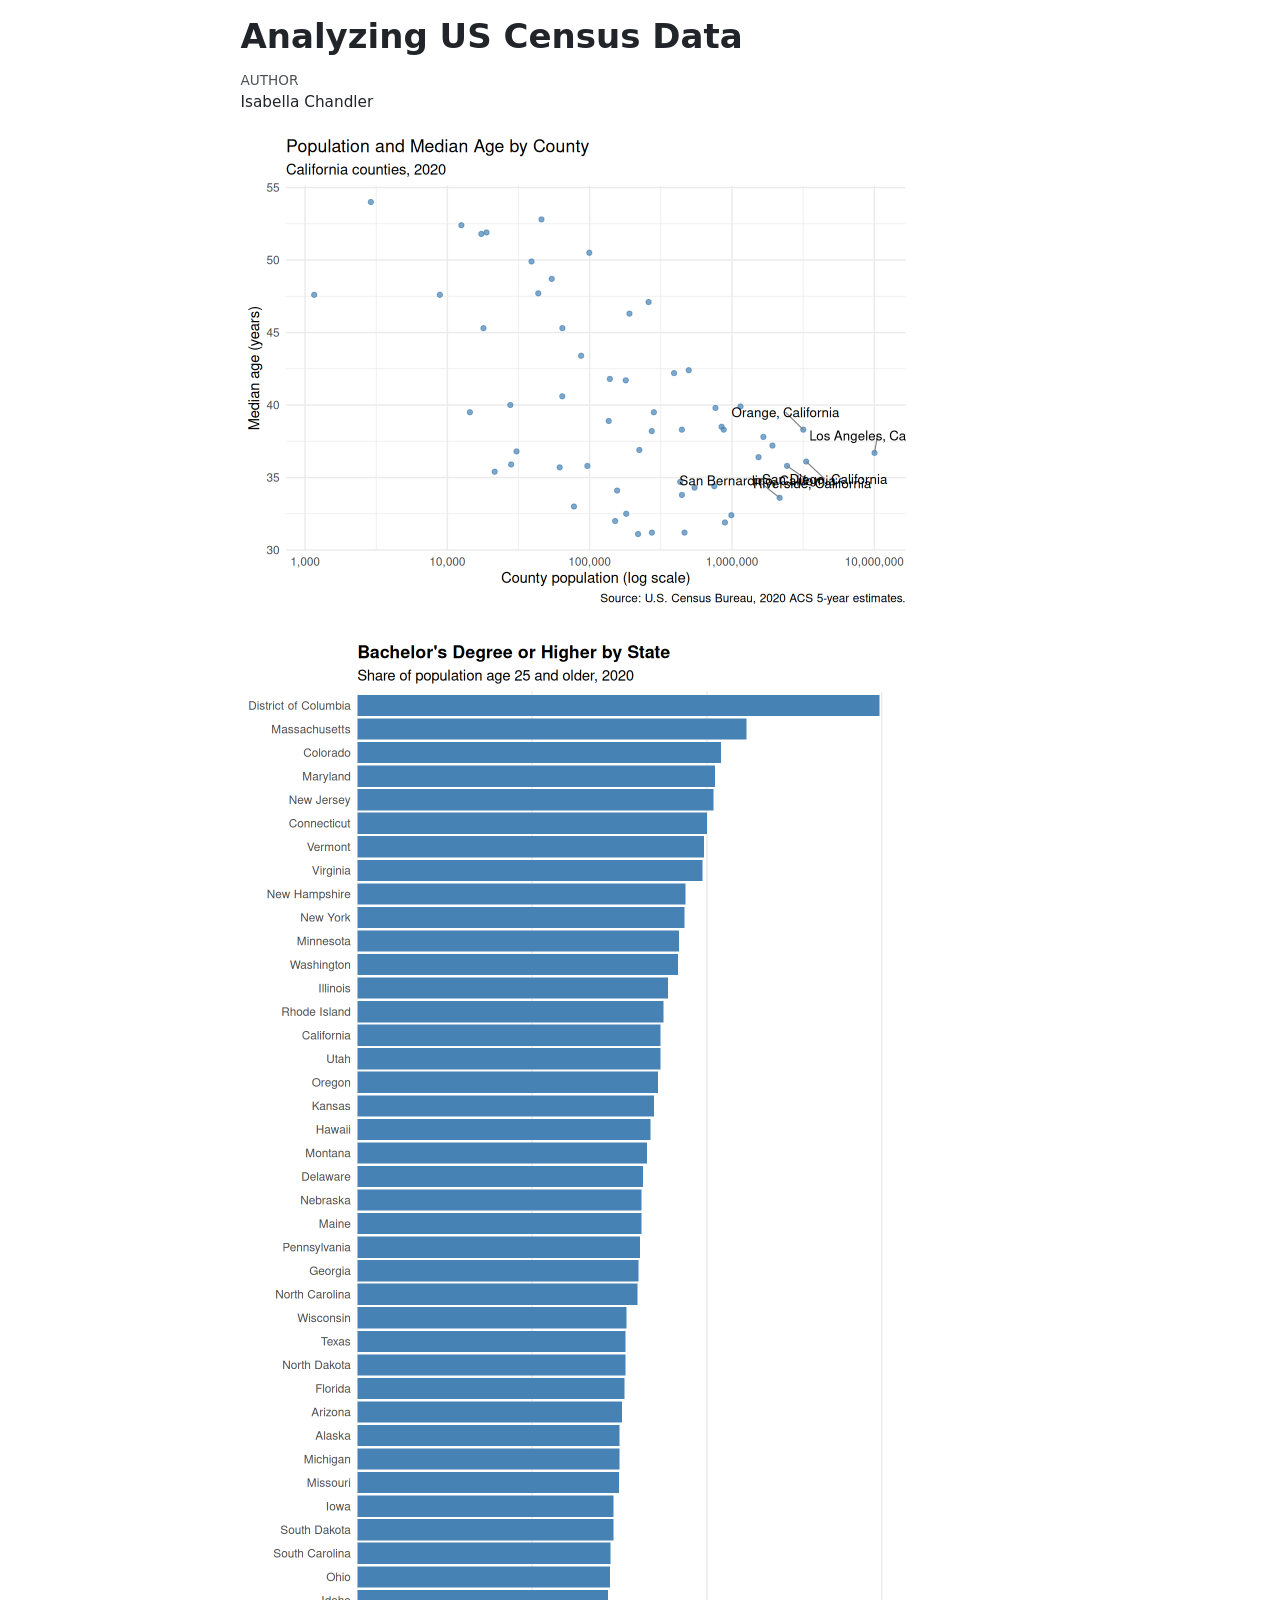
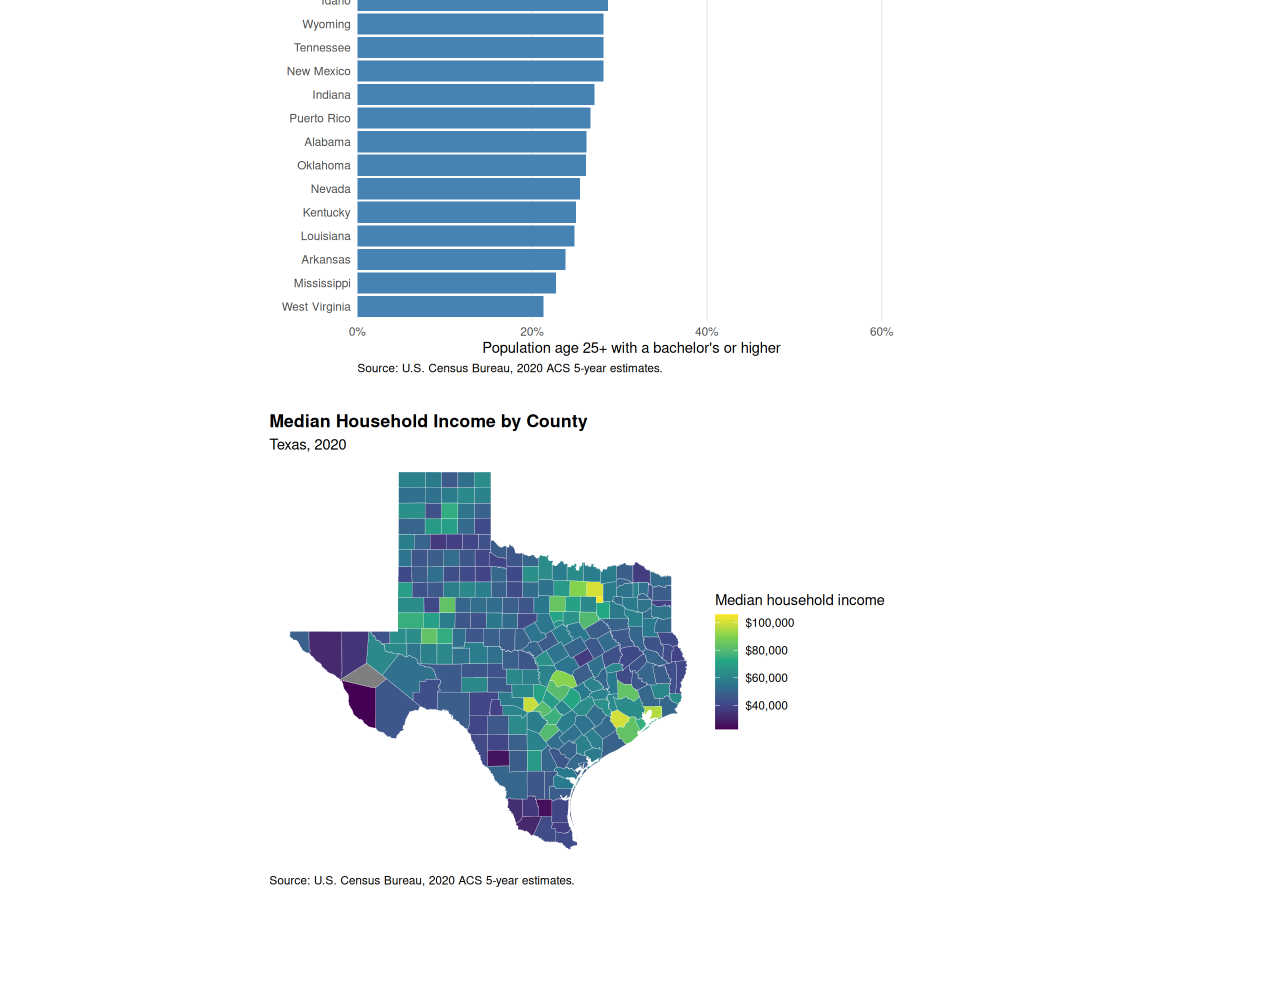
==== index.html @ 78fead49 "Built site for gh-pages" ====
<!DOCTYPE html>
<html xmlns="http://www.w3.org/1999/xhtml" lang="en" xml:lang="en"><head>

<meta charset="utf-8">
<meta name="generator" content="quarto-1.10.19">

<meta name="viewport" content="width=device-width, initial-scale=1.0, user-scalable=yes">

<meta name="author" content="Isabella Chandler">

<title>Analyzing US Census Data</title>
<style>
/* Default styles provided by pandoc.
** See https://pandoc.org/MANUAL.html#variables-for-html for config info.
*/
span.smallcaps{font-variant: small-caps;}
div.columns{display: flex; gap: 1.5em;}
div.column{flex: auto;}
@media screen {
div.columns{gap: min(4vw, 1.5em);}
div.column{overflow-x: auto;}
}
div.hanging-indent{margin-left: 1.5em; text-indent: -1.5em;}
ul.task-list{list-style: none;}
ul.task-list li input[type="checkbox"] {
  width: 0.8em;
  margin: 0 0.8em 0.2em -1em; /* quarto-specific, see https://github.com/quarto-dev/quarto-cli/issues/4556 */ 
  vertical-align: middle;
}
</style>


<script src="analysis_files/libs/clipboard/clipboard.min.js"></script>
<script src="analysis_files/libs/quarto-html/quarto.js" type="module"></script>
<script src="analysis_files/libs/quarto-html/tabsets/tabsets.js" type="module"></script>
<script src="analysis_files/libs/quarto-html/popper.min.js"></script>
<script src="analysis_files/libs/quarto-html/tippy.umd.min.js"></script>
<script src="analysis_files/libs/quarto-html/anchor.min.js"></script>
<link href="analysis_files/libs/quarto-html/tippy.css" rel="stylesheet">
<link href="analysis_files/libs/quarto-html/quarto-syntax-highlighting-bf27225e3a48a9273f3daa8f8e829971.css" rel="stylesheet" id="quarto-text-highlighting-styles">
<script src="analysis_files/libs/bootstrap/bootstrap.min.js"></script>
<link href="analysis_files/libs/bootstrap/bootstrap-icons.css" rel="stylesheet">
<link href="analysis_files/libs/bootstrap/bootstrap-2d8e8d8c08cd9eb5ffb286a132dd36b7.min.css" rel="stylesheet" append-hash="true" id="quarto-bootstrap" data-mode="light">


</head>

<body class="fullcontent quarto-light">

<div id="quarto-content" class="page-columns page-rows-contents page-layout-article">

<main class="content" id="quarto-document-content">

<header id="title-block-header" class="quarto-title-block default">
<div class="quarto-title">
<h1 class="title">Analyzing US Census Data</h1>
</div>



<div class="quarto-title-meta">

    <div>
    <div class="quarto-title-meta-heading">Author</div>
    <div class="quarto-title-meta-contents">
             <p>Isabella Chandler </p>
          </div>
  </div>
    
  
    
  </div>
  


</header>


<div class="cell">
<div class="cell-output-display">
<div>
<figure class="figure">
<p><img src="analysis_files/figure-html/unnamed-chunk-5-1.png" class="img-fluid figure-img" width="672"></p>
</figure>
</div>
</div>
</div>
<div class="cell">
<div class="cell-output-display">
<div>
<figure class="figure">
<p><img src="analysis_files/figure-html/unnamed-chunk-6-1.png" class="img-fluid figure-img" width="672"></p>
</figure>
</div>
</div>
</div>
<div class="cell">
<div class="cell-output-display">
<div>
<figure class="figure">
<p><img src="analysis_files/figure-html/unnamed-chunk-7-1.png" class="img-fluid figure-img" width="672"></p>
</figure>
</div>
</div>
</div>

</main>
<!-- /main column -->
<script id="quarto-html-after-body" type="application/javascript">
  window.document.addEventListener("DOMContentLoaded", function (event) {
    const icon = "";
    const anchorJS = new window.AnchorJS();
    anchorJS.options = {
      placement: 'right',
      icon: icon
    };
    anchorJS.add('.anchored');
    const isCodeAnnotation = (el) => {
      for (const clz of el.classList) {
        if (clz.startsWith('code-annotation-')) {                     
          return true;
        }
      }
      return false;
    }
    const onCopySuccess = function(e) {
      // button target
      const button = e.trigger;
      // don't keep focus
      button.blur();
      // flash "checked"
      button.classList.add('code-copy-button-checked');
      var currentTitle = button.getAttribute("title");
      button.setAttribute("title", "Copied!");
      let tooltip;
      if (window.bootstrap) {
        button.setAttribute("data-bs-toggle", "tooltip");
        button.setAttribute("data-bs-placement", "left");
        button.setAttribute("data-bs-title", "Copied!");
        tooltip = new bootstrap.Tooltip(button, 
          { trigger: "manual", 
            customClass: "code-copy-button-tooltip",
            offset: [0, -8]});
        tooltip.show();    
      }
      setTimeout(function() {
        if (tooltip) {
          tooltip.hide();
          button.removeAttribute("data-bs-title");
          button.removeAttribute("data-bs-toggle");
          button.removeAttribute("data-bs-placement");
        }
        button.setAttribute("title", currentTitle);
        button.classList.remove('code-copy-button-checked');
      }, 1000);
      // clear code selection
      e.clearSelection();
    }
    const getTextToCopy = function(trigger) {
      const outerScaffold = trigger.parentElement.cloneNode(true);
      const codeEl = outerScaffold.querySelector('code');
      for (const childEl of codeEl.children) {
        if (isCodeAnnotation(childEl)) {
          childEl.remove();
        }
      }
      return codeEl.innerText;
    }
    const clipboard = new window.ClipboardJS('.code-copy-button:not([data-in-quarto-modal])', {
      text: getTextToCopy
    });
    clipboard.on('success', onCopySuccess);
    if (window.document.getElementById('quarto-embedded-source-code-modal')) {
      const clipboardModal = new window.ClipboardJS('.code-copy-button[data-in-quarto-modal]', {
        text: getTextToCopy,
        container: window.document.getElementById('quarto-embedded-source-code-modal')
      });
      clipboardModal.on('success', onCopySuccess);
    }
      var localhostRegex = new RegExp(/^(?:http|https):\/\/localhost\:?[0-9]*\//);
      var mailtoRegex = new RegExp(/^mailto:/);
        var filterRegex = new RegExp('/' + window.location.host + '/');
      var isInternal = (href) => {
          return filterRegex.test(href) || localhostRegex.test(href) || mailtoRegex.test(href);
      }
      // Inspect non-navigation links and adorn them if external
     var links = window.document.querySelectorAll('a[href]:not(.nav-link):not(.navbar-brand):not(.toc-action):not(.sidebar-link):not(.sidebar-item-toggle):not(.pagination-link):not(.no-external):not([aria-hidden]):not(.dropdown-item):not(.quarto-navigation-tool):not(.about-link)');
      for (var i=0; i<links.length; i++) {
        const link = links[i];
        if (!isInternal(link.href)) {
          // undo the damage that might have been done by quarto-nav.js in the case of
          // links that we want to consider external
          if (link.dataset.originalHref !== undefined) {
            link.href = link.dataset.originalHref;
          }
        }
      }
    function tippyHover(el, contentFn, onTriggerFn, onUntriggerFn) {
      const config = {
        allowHTML: true,
        maxWidth: 500,
        delay: 100,
        arrow: false,
        appendTo: function(el) {
            return el.parentElement;
        },
        interactive: true,
        interactiveBorder: 10,
        theme: 'quarto',
        placement: 'bottom-start',
      };
      if (contentFn) {
        config.content = contentFn;
      }
      if (onTriggerFn) {
        config.onTrigger = onTriggerFn;
      }
      if (onUntriggerFn) {
        config.onUntrigger = onUntriggerFn;
      }
      window.tippy(el, config); 
    }
    const noterefs = window.document.querySelectorAll('a[role="doc-noteref"]');
    for (var i=0; i<noterefs.length; i++) {
      const ref = noterefs[i];
      tippyHover(ref, function() {
        // use id or data attribute instead here
        let href = ref.getAttribute('data-footnote-href') || ref.getAttribute('href');
        try { href = new URL(href).hash; } catch {}
        const id = href.replace(/^#\/?/, "");
        const note = window.document.getElementById(id);
        if (note) {
          return note.innerHTML;
        } else {
          return "";
        }
      });
    }
    const xrefs = window.document.querySelectorAll('a.quarto-xref');
    const processXRef = (id, note) => {
      // Strip column container classes
      const stripColumnClz = (el) => {
        el.classList.remove("page-full", "page-columns");
        if (el.children) {
          for (const child of el.children) {
            stripColumnClz(child);
          }
        }
      }
      stripColumnClz(note)
      if (id === null || id.startsWith('sec-')) {
        // Special case sections, only their first couple elements
        const container = document.createElement("div");
        if (note.children && note.children.length > 2) {
          container.appendChild(note.children[0].cloneNode(true));
          for (let i = 1; i < note.children.length; i++) {
            const child = note.children[i];
            if (child.tagName === "P" && child.innerText === "") {
              continue;
            } else {
              container.appendChild(child.cloneNode(true));
              break;
            }
          }
          if (window.Quarto?.typesetMath) {
            window.Quarto.typesetMath(container);
          }
          return container.innerHTML
        } else {
          if (window.Quarto?.typesetMath) {
            window.Quarto.typesetMath(note);
          }
          return note.innerHTML;
        }
      } else {
        // Remove any anchor links if they are present
        const anchorLink = note.querySelector('a.anchorjs-link');
        if (anchorLink) {
          anchorLink.remove();
        }
        if (window.Quarto?.typesetMath) {
          window.Quarto.typesetMath(note);
        }
        if (note.classList.contains("callout")) {
          return note.outerHTML;
        } else {
          return note.innerHTML;
        }
      }
    }
    for (var i=0; i<xrefs.length; i++) {
      const xref = xrefs[i];
      tippyHover(xref, undefined, function(instance) {
        instance.disable();
        let url = xref.getAttribute('href');
        let hash = undefined; 
        if (url.startsWith('#')) {
          hash = url;
        } else {
          try { hash = new URL(url).hash; } catch {}
        }
        if (hash) {
          const id = hash.replace(/^#\/?/, "");
          const note = window.document.getElementById(id);
          if (note !== null) {
            try {
              const html = processXRef(id, note.cloneNode(true));
              instance.setContent(html);
            } finally {
              instance.enable();
              instance.show();
            }
          } else {
            // See if we can fetch this
            fetch(url.split('#')[0])
            .then(res => res.text())
            .then(html => {
              const parser = new DOMParser();
              const htmlDoc = parser.parseFromString(html, "text/html");
              const note = htmlDoc.getElementById(id);
              if (note !== null) {
                const html = processXRef(id, note);
                instance.setContent(html);
              } 
            }).finally(() => {
              instance.enable();
              instance.show();
            });
          }
        } else {
          // See if we can fetch a full url (with no hash to target)
          // This is a special case and we should probably do some content thinning / targeting
          fetch(url)
          .then(res => res.text())
          .then(html => {
            const parser = new DOMParser();
            const htmlDoc = parser.parseFromString(html, "text/html");
            const note = htmlDoc.querySelector('main.content');
            if (note !== null) {
              // This should only happen for chapter cross references
              // (since there is no id in the URL)
              // remove the first header
              if (note.children.length > 0 && note.children[0].tagName === "HEADER") {
                note.children[0].remove();
              }
              const html = processXRef(null, note);
              instance.setContent(html);
            } 
          }).finally(() => {
            instance.enable();
            instance.show();
          });
        }
      }, function(instance) {
      });
    }
        let selectedAnnoteEl;
        const selectorForAnnotation = ( cell, annotation) => {
          let cellAttr = 'data-code-cell="' + cell + '"';
          let lineAttr = 'data-code-annotation="' +  annotation + '"';
          const selector = 'span[' + cellAttr + '][' + lineAttr + ']';
          return selector;
        }
        const selectCodeLines = (annoteEl) => {
          const doc = window.document;
          const targetCell = annoteEl.getAttribute("data-target-cell");
          const targetAnnotation = annoteEl.getAttribute("data-target-annotation");
          const annoteSpan = window.document.querySelector(selectorForAnnotation(targetCell, targetAnnotation));
          const lines = annoteSpan.getAttribute("data-code-lines").split(",");
          const lineIds = lines.map((line) => {
            return targetCell + "-" + line;
          })
          let top = null;
          let height = null;
          let parent = null;
          if (lineIds.length > 0) {
              //compute the position of the single el (top and bottom and make a div)
              const el = window.document.getElementById(lineIds[0]);
              top = el.offsetTop;
              height = el.offsetHeight;
              parent = el.parentElement.parentElement;
            if (lineIds.length > 1) {
              const lastEl = window.document.getElementById(lineIds[lineIds.length - 1]);
              const bottom = lastEl.offsetTop + lastEl.offsetHeight;
              height = bottom - top;
            }
            if (top !== null && height !== null && parent !== null) {
              // cook up a div (if necessary) and position it 
              let div = window.document.getElementById("code-annotation-line-highlight");
              if (div === null) {
                div = window.document.createElement("div");
                div.setAttribute("id", "code-annotation-line-highlight");
                div.style.position = 'absolute';
                parent.appendChild(div);
              }
              div.style.top = top - 2 + "px";
              div.style.height = height + 4 + "px";
              div.style.left = 0;
              let gutterDiv = window.document.getElementById("code-annotation-line-highlight-gutter");
              if (gutterDiv === null) {
                gutterDiv = window.document.createElement("div");
                gutterDiv.setAttribute("id", "code-annotation-line-highlight-gutter");
                gutterDiv.style.position = 'absolute';
                const codeCell = window.document.getElementById(targetCell);
                const gutter = codeCell.querySelector('.code-annotation-gutter');
                gutter.appendChild(gutterDiv);
              }
              gutterDiv.style.top = top - 2 + "px";
              gutterDiv.style.height = height + 4 + "px";
            }
            selectedAnnoteEl = annoteEl;
          }
        };
        const unselectCodeLines = () => {
          const elementsIds = ["code-annotation-line-highlight", "code-annotation-line-highlight-gutter"];
          elementsIds.forEach((elId) => {
            const div = window.document.getElementById(elId);
            if (div) {
              div.remove();
            }
          });
          selectedAnnoteEl = undefined;
        };
          // Handle positioning of the toggle
      window.addEventListener(
        "resize",
        throttle(() => {
          elRect = undefined;
          if (selectedAnnoteEl) {
            selectCodeLines(selectedAnnoteEl);
          }
        }, 10)
      );
      function throttle(fn, ms) {
      let throttle = false;
      let timer;
        return (...args) => {
          if(!throttle) { // first call gets through
              fn.apply(this, args);
              throttle = true;
          } else { // all the others get throttled
              if(timer) clearTimeout(timer); // cancel #2
              timer = setTimeout(() => {
                fn.apply(this, args);
                timer = throttle = false;
              }, ms);
          }
        };
      }
        // Attach click handler to the DT
        const annoteDls = window.document.querySelectorAll('dt[data-target-cell]');
        for (const annoteDlNode of annoteDls) {
          annoteDlNode.addEventListener('click', (event) => {
            const clickedEl = event.target;
            if (clickedEl !== selectedAnnoteEl) {
              unselectCodeLines();
              const activeEl = window.document.querySelector('dt[data-target-cell].code-annotation-active');
              if (activeEl) {
                activeEl.classList.remove('code-annotation-active');
              }
              selectCodeLines(clickedEl);
              clickedEl.classList.add('code-annotation-active');
            } else {
              // Unselect the line
              unselectCodeLines();
              clickedEl.classList.remove('code-annotation-active');
            }
          });
        }
    const findCites = (el) => {
      const parentEl = el.parentElement;
      if (parentEl) {
        const cites = parentEl.dataset.cites;
        if (cites) {
          return {
            el,
            cites: cites.split(' ')
          };
        } else {
          return findCites(el.parentElement)
        }
      } else {
        return undefined;
      }
    };
    var bibliorefs = window.document.querySelectorAll('a[role="doc-biblioref"]');
    for (var i=0; i<bibliorefs.length; i++) {
      const ref = bibliorefs[i];
      const citeInfo = findCites(ref);
      if (citeInfo) {
        tippyHover(citeInfo.el, function() {
          var popup = window.document.createElement('div');
          citeInfo.cites.forEach(function(cite) {
            var citeDiv = window.document.createElement('div');
            citeDiv.classList.add('hanging-indent');
            citeDiv.classList.add('csl-entry');
            var biblioDiv = window.document.getElementById('ref-' + cite);
            if (biblioDiv) {
              citeDiv.innerHTML = biblioDiv.innerHTML;
            }
            popup.appendChild(citeDiv);
          });
          return popup.innerHTML;
        });
      }
    }
  });
  </script>
</div> <!-- /content -->




</body></html>
---- analysis_files/libs/quarto-html/tippy.css ----
.tippy-box[data-animation=fade][data-state=hidden]{opacity:0}[data-tippy-root]{max-width:calc(100vw - 10px)}.tippy-box{position:relative;background-color:#333;color:#fff;border-radius:4px;font-size:14px;line-height:1.4;white-space:normal;outline:0;transition-property:transform,visibility,opacity}.tippy-box[data-placement^=top]>.tippy-arrow{bottom:0}.tippy-box[data-placement^=top]>.tippy-arrow:before{bottom:-7px;left:0;border-width:8px 8px 0;border-top-color:initial;transform-origin:center top}.tippy-box[data-placement^=bottom]>.tippy-arrow{top:0}.tippy-box[data-placement^=bottom]>.tippy-arrow:before{top:-7px;left:0;border-width:0 8px 8px;border-bottom-color:initial;transform-origin:center bottom}.tippy-box[data-placement^=left]>.tippy-arrow{right:0}.tippy-box[data-placement^=left]>.tippy-arrow:before{border-width:8px 0 8px 8px;border-left-color:initial;right:-7px;transform-origin:center left}.tippy-box[data-placement^=right]>.tippy-arrow{left:0}.tippy-box[data-placement^=right]>.tippy-arrow:before{left:-7px;border-width:8px 8px 8px 0;border-right-color:initial;transform-origin:center right}.tippy-box[data-inertia][data-state=visible]{transition-timing-function:cubic-bezier(.54,1.5,.38,1.11)}.tippy-arrow{width:16px;height:16px;color:#333}.tippy-arrow:before{content:"";position:absolute;border-color:transparent;border-style:solid}.tippy-content{position:relative;padding:5px 9px;z-index:1}
---- analysis_files/libs/quarto-html/quarto-syntax-highlighting-bf27225e3a48a9273f3daa8f8e829971.css ----
/* quarto syntax highlight colors */
:root {
  --quarto-hl-ot-color: #003B4F;
  --quarto-hl-at-color: #657422;
  --quarto-hl-ss-color: #20794D;
  --quarto-hl-an-color: #5E5E5E;
  --quarto-hl-fu-color: #4758AB;
  --quarto-hl-st-color: #20794D;
  --quarto-hl-cf-color: #003B4F;
  --quarto-hl-op-color: #5E5E5E;
  --quarto-hl-er-color: #AD0000;
  --quarto-hl-bn-color: #AD0000;
  --quarto-hl-al-color: #AD0000;
  --quarto-hl-va-color: #111111;
  --quarto-hl-bu-color: inherit;
  --quarto-hl-ex-color: inherit;
  --quarto-hl-pp-color: #AD0000;
  --quarto-hl-in-color: #5E5E5E;
  --quarto-hl-vs-color: #20794D;
  --quarto-hl-wa-color: #5E5E5E;
  --quarto-hl-do-color: #5E5E5E;
  --quarto-hl-im-color: #00769E;
  --quarto-hl-ch-color: #20794D;
  --quarto-hl-dt-color: #AD0000;
  --quarto-hl-fl-color: #AD0000;
  --quarto-hl-co-color: #5E5E5E;
  --quarto-hl-cv-color: #5E5E5E;
  --quarto-hl-cn-color: #8f5902;
  --quarto-hl-sc-color: #5E5E5E;
  --quarto-hl-dv-color: #AD0000;
  --quarto-hl-kw-color: #003B4F;
}

/* other quarto variables */
:root {
  --quarto-font-monospace: SFMono-Regular, Menlo, Monaco, Consolas, "Liberation Mono", "Courier New", monospace;
}

/* syntax highlight based on Pandoc's rules */
pre > code.sourceCode > span {
  color: #003B4F;
}

code.sourceCode > span {
  color: #003B4F;
}

div.sourceCode,
div.sourceCode pre.sourceCode {
  color: #003B4F;
}

/* Normal */
code span {
  color: #003B4F;
}

/* Alert */
code span.al {
  color: #AD0000;
  font-style: inherit;
}

/* Annotation */
code span.an {
  color: #5E5E5E;
  font-style: inherit;
}

/* Attribute */
code span.at {
  color: #657422;
  font-style: inherit;
}

/* BaseN */
code span.bn {
  color: #AD0000;
  font-style: inherit;
}

/* BuiltIn */
code span.bu {
  font-style: inherit;
}

/* ControlFlow */
code span.cf {
  color: #003B4F;
  font-weight: bold;
  font-style: inherit;
}

/* Char */
code span.ch {
  color: #20794D;
  font-style: inherit;
}

/* Constant */
code span.cn {
  color: #8f5902;
  font-style: inherit;
}

/* Comment */
code span.co {
  color: #5E5E5E;
  font-style: inherit;
}

/* CommentVar */
code span.cv {
  color: #5E5E5E;
  font-style: italic;
}

/* Documentation */
code span.do {
  color: #5E5E5E;
  font-style: italic;
}

/* DataType */
code span.dt {
  color: #AD0000;
  font-style: inherit;
}

/* DecVal */
code span.dv {
  color: #AD0000;
  font-style: inherit;
}

/* Error */
code span.er {
  color: #AD0000;
  font-style: inherit;
}

/* Extension */
code span.ex {
  font-style: inherit;
}

/* Float */
code span.fl {
  color: #AD0000;
  font-style: inherit;
}

/* Function */
code span.fu {
  color: #4758AB;
  font-style: inherit;
}

/* Import */
code span.im {
  color: #00769E;
  font-style: inherit;
}

/* Information */
code span.in {
  color: #5E5E5E;
  font-style: inherit;
}

/* Keyword */
code span.kw {
  color: #003B4F;
  font-weight: bold;
  font-style: inherit;
}

/* Operator */
code span.op {
  color: #5E5E5E;
  font-style: inherit;
}

/* Other */
code span.ot {
  color: #003B4F;
  font-style: inherit;
}

/* Preprocessor */
code span.pp {
  color: #AD0000;
  font-style: inherit;
}

/* SpecialChar */
code span.sc {
  color: #5E5E5E;
  font-style: inherit;
}

/* SpecialString */
code span.ss {
  color: #20794D;
  font-style: inherit;
}

/* String */
code span.st {
  color: #20794D;
  font-style: inherit;
}

/* Variable */
code span.va {
  color: #111111;
  font-style: inherit;
}

/* VerbatimString */
code span.vs {
  color: #20794D;
  font-style: inherit;
}

/* Warning */
code span.wa {
  color: #5E5E5E;
  font-style: italic;
}

.prevent-inlining {
  content: "</";
}

/*# sourceMappingURL=8be38f48d34c45af72792cbd699585e7.css.map */
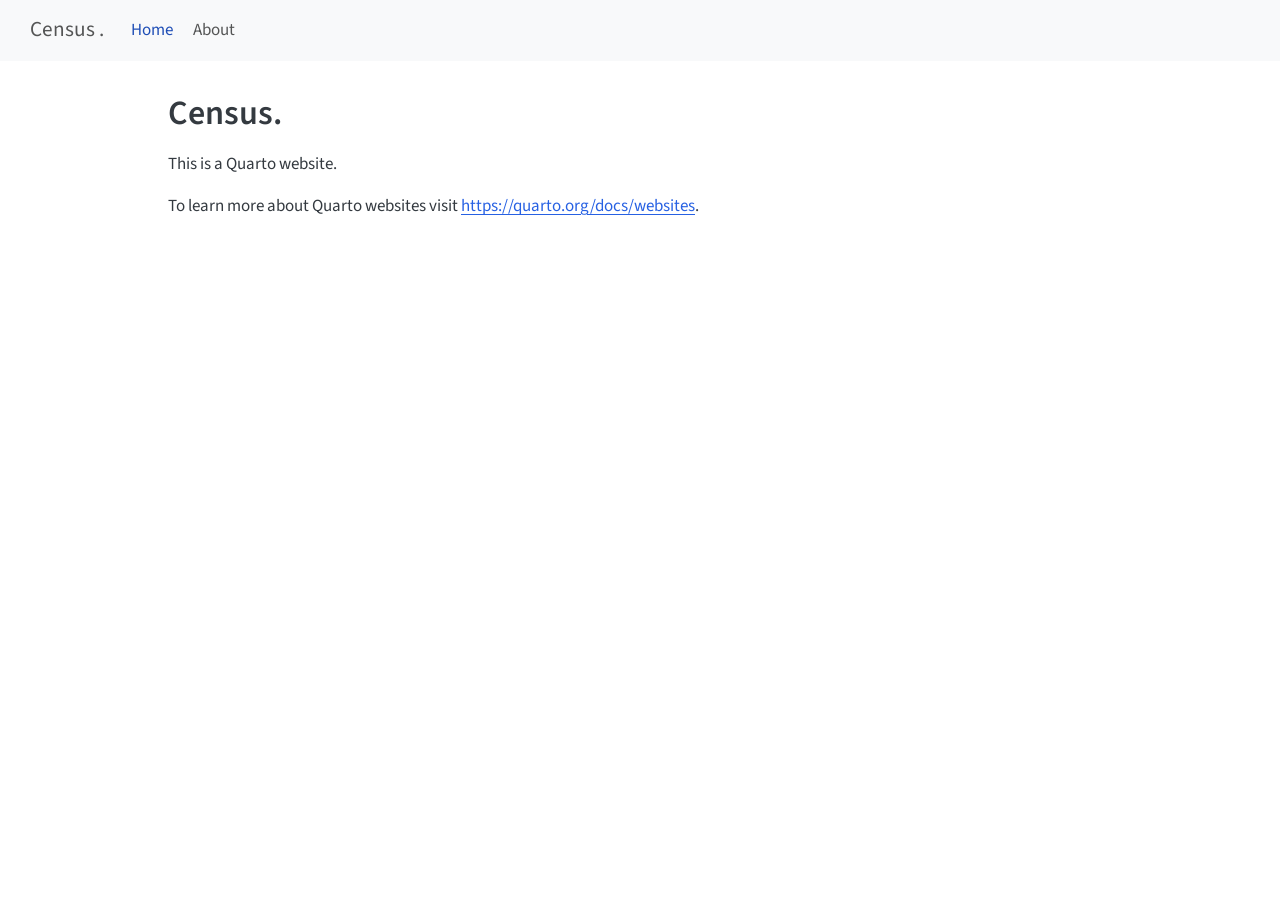
==== commit 7c3bc87b: "Built site for gh-pages" ====
--- a/index.html
+++ b/index.html
@@ -6,9 +6,8 @@
 
 <meta name="viewport" content="width=device-width, initial-scale=1.0, user-scalable=yes">
 
-<meta name="author" content="Isabella Chandler">
-
-<title>Analyzing US Census Data</title>
+
+<title>Census. – Census .</title>
 <style>
 /* Default styles provided by pandoc.
 ** See https://pandoc.org/MANUAL.html#variables-for-html for config info.
@@ -30,42 +29,106 @@
 </style>
 
 
-<script src="analysis_files/libs/clipboard/clipboard.min.js"></script>
-<script src="analysis_files/libs/quarto-html/quarto.js" type="module"></script>
-<script src="analysis_files/libs/quarto-html/tabsets/tabsets.js" type="module"></script>
-<script src="analysis_files/libs/quarto-html/popper.min.js"></script>
-<script src="analysis_files/libs/quarto-html/tippy.umd.min.js"></script>
-<script src="analysis_files/libs/quarto-html/anchor.min.js"></script>
-<link href="analysis_files/libs/quarto-html/tippy.css" rel="stylesheet">
-<link href="analysis_files/libs/quarto-html/quarto-syntax-highlighting-bf27225e3a48a9273f3daa8f8e829971.css" rel="stylesheet" id="quarto-text-highlighting-styles">
-<script src="analysis_files/libs/bootstrap/bootstrap.min.js"></script>
-<link href="analysis_files/libs/bootstrap/bootstrap-icons.css" rel="stylesheet">
-<link href="analysis_files/libs/bootstrap/bootstrap-2d8e8d8c08cd9eb5ffb286a132dd36b7.min.css" rel="stylesheet" append-hash="true" id="quarto-bootstrap" data-mode="light">
-
-
+<script src="site_libs/quarto-nav/quarto-nav.js"></script>
+<script src="site_libs/quarto-nav/headroom.min.js"></script>
+<script src="site_libs/clipboard/clipboard.min.js"></script>
+<script src="site_libs/quarto-search/autocomplete.umd.js"></script>
+<script src="site_libs/quarto-search/fuse.min.js"></script>
+<script src="site_libs/quarto-search/quarto-search.js"></script>
+<meta name="quarto:offset" content="./">
+<script src="site_libs/quarto-html/quarto.js" type="module"></script>
+<script src="site_libs/quarto-html/tabsets/tabsets.js" type="module"></script>
+<script src="site_libs/quarto-html/popper.min.js"></script>
+<script src="site_libs/quarto-html/tippy.umd.min.js"></script>
+<script src="site_libs/quarto-html/anchor.min.js"></script>
+<link href="site_libs/quarto-html/tippy.css" rel="stylesheet">
+<link href="site_libs/quarto-html/quarto-syntax-highlighting-bf27225e3a48a9273f3daa8f8e829971.css" rel="stylesheet" id="quarto-text-highlighting-styles">
+<script src="site_libs/bootstrap/bootstrap.min.js"></script>
+<link href="site_libs/bootstrap/bootstrap-icons.css" rel="stylesheet">
+<link href="site_libs/bootstrap/bootstrap-22ddd0bc8811bb05b22c9f1af5ad3da3.min.css" rel="stylesheet" append-hash="true" id="quarto-bootstrap" data-mode="light">
+<script id="quarto-search-options" type="application/json">{
+  "location": "navbar",
+  "copy-button": false,
+  "collapse-after": 3,
+  "panel-placement": "end",
+  "type": "overlay",
+  "limit": 50,
+  "keyboard-shortcut": [
+    "f",
+    "/",
+    "s"
+  ],
+  "show-item-context": false,
+  "language": {
+    "search-no-results-text": "No results",
+    "search-matching-documents-text": "matching documents",
+    "search-copy-link-title": "Copy link to search",
+    "search-hide-matches-text": "Hide additional matches",
+    "search-more-match-text": "more match in this document",
+    "search-more-matches-text": "more matches in this document",
+    "search-clear-button-title": "Clear",
+    "search-text-placeholder": "",
+    "search-detached-cancel-button-title": "Cancel",
+    "search-submit-button-title": "Submit",
+    "search-label": "Search"
+  }
+}</script>
+
+
+<link rel="stylesheet" href="styles.css">
 </head>
 
-<body class="fullcontent quarto-light">
-
-<div id="quarto-content" class="page-columns page-rows-contents page-layout-article">
-
+<body class="nav-fixed quarto-light">
+
+<div id="quarto-search-results"></div>
+  <header id="quarto-header" class="headroom fixed-top">
+    <nav class="navbar navbar-expand-lg " data-bs-theme="dark">
+      <div class="navbar-container container-fluid">
+      <div class="navbar-brand-container mx-auto">
+    <a class="navbar-brand" href="./index.html">
+    <span class="navbar-title">Census .</span>
+    </a>
+  </div>
+            <div id="quarto-search" class="" title="Search"></div>
+          <button class="navbar-toggler" type="button" data-bs-toggle="collapse" data-bs-target="#navbarCollapse" aria-controls="navbarCollapse" role="menu" aria-expanded="false" aria-label="Toggle navigation" onclick="if (window.quartoToggleHeadroom) { window.quartoToggleHeadroom(); }">
+  <span class="navbar-toggler-icon"></span>
+</button>
+          <div class="collapse navbar-collapse" id="navbarCollapse">
+            <ul class="navbar-nav navbar-nav-scroll me-auto">
+  <li class="nav-item">
+    <a class="nav-link active" href="./index.html" aria-current="page"> 
+<span class="menu-text">Home</span></a>
+  </li>  
+  <li class="nav-item">
+    <a class="nav-link" href="./about.html"> 
+<span class="menu-text">About</span></a>
+  </li>  
+</ul>
+          </div> <!-- /navcollapse -->
+            <div class="quarto-navbar-tools">
+</div>
+      </div> <!-- /container-fluid -->
+    </nav>
+</header>
+<!-- content -->
+<div id="quarto-content" class="quarto-container page-columns page-rows-contents page-layout-article page-navbar">
+<!-- sidebar -->
+<!-- margin-sidebar -->
+    <div id="quarto-margin-sidebar" class="sidebar margin-sidebar zindex-bottom">
+        
+    </div>
+<!-- main -->
 <main class="content" id="quarto-document-content">
 
 <header id="title-block-header" class="quarto-title-block default">
 <div class="quarto-title">
-<h1 class="title">Analyzing US Census Data</h1>
+<h1 class="title">Census.</h1>
 </div>
 
 
 
 <div class="quarto-title-meta">
 
-    <div>
-    <div class="quarto-title-meta-heading">Author</div>
-    <div class="quarto-title-meta-contents">
-             <p>Isabella Chandler </p>
-          </div>
-  </div>
     
   
     
@@ -76,36 +139,12 @@
 </header>
 
 
-<div class="cell">
-<div class="cell-output-display">
-<div>
-<figure class="figure">
-<p><img src="analysis_files/figure-html/unnamed-chunk-5-1.png" class="img-fluid figure-img" width="672"></p>
-</figure>
-</div>
-</div>
-</div>
-<div class="cell">
-<div class="cell-output-display">
-<div>
-<figure class="figure">
-<p><img src="analysis_files/figure-html/unnamed-chunk-6-1.png" class="img-fluid figure-img" width="672"></p>
-</figure>
-</div>
-</div>
-</div>
-<div class="cell">
-<div class="cell-output-display">
-<div>
-<figure class="figure">
-<p><img src="analysis_files/figure-html/unnamed-chunk-7-1.png" class="img-fluid figure-img" width="672"></p>
-</figure>
-</div>
-</div>
-</div>
-
-</main>
-<!-- /main column -->
+<p>This is a Quarto website.</p>
+<p>To learn more about Quarto websites visit <a href="https://quarto.org/docs/websites" class="uri">https://quarto.org/docs/websites</a>.</p>
+
+
+
+</main> <!-- /main -->
 <script id="quarto-html-after-body" type="application/javascript">
   window.document.addEventListener("DOMContentLoaded", function (event) {
     const icon = "";
@@ -179,7 +218,7 @@
     }
       var localhostRegex = new RegExp(/^(?:http|https):\/\/localhost\:?[0-9]*\//);
       var mailtoRegex = new RegExp(/^mailto:/);
-        var filterRegex = new RegExp('/' + window.location.host + '/');
+        var filterRegex = new RegExp("https:\/\/ichandler30-source\.github\.io\/census\/");
       var isInternal = (href) => {
           return filterRegex.test(href) || localhostRegex.test(href) || mailtoRegex.test(href);
       }
--- a/site_libs/quarto-html/tippy.css
+++ b/site_libs/quarto-html/tippy.css
@@ -0,0 +1 @@
+.tippy-box[data-animation=fade][data-state=hidden]{opacity:0}[data-tippy-root]{max-width:calc(100vw - 10px)}.tippy-box{position:relative;background-color:#333;color:#fff;border-radius:4px;font-size:14px;line-height:1.4;white-space:normal;outline:0;transition-property:transform,visibility,opacity}.tippy-box[data-placement^=top]>.tippy-arrow{bottom:0}.tippy-box[data-placement^=top]>.tippy-arrow:before{bottom:-7px;left:0;border-width:8px 8px 0;border-top-color:initial;transform-origin:center top}.tippy-box[data-placement^=bottom]>.tippy-arrow{top:0}.tippy-box[data-placement^=bottom]>.tippy-arrow:before{top:-7px;left:0;border-width:0 8px 8px;border-bottom-color:initial;transform-origin:center bottom}.tippy-box[data-placement^=left]>.tippy-arrow{right:0}.tippy-box[data-placement^=left]>.tippy-arrow:before{border-width:8px 0 8px 8px;border-left-color:initial;right:-7px;transform-origin:center left}.tippy-box[data-placement^=right]>.tippy-arrow{left:0}.tippy-box[data-placement^=right]>.tippy-arrow:before{left:-7px;border-width:8px 8px 8px 0;border-right-color:initial;transform-origin:center right}.tippy-box[data-inertia][data-state=visible]{transition-timing-function:cubic-bezier(.54,1.5,.38,1.11)}.tippy-arrow{width:16px;height:16px;color:#333}.tippy-arrow:before{content:"";position:absolute;border-color:transparent;border-style:solid}.tippy-content{position:relative;padding:5px 9px;z-index:1}
--- a/site_libs/quarto-html/quarto-syntax-highlighting-bf27225e3a48a9273f3daa8f8e829971.css
+++ b/site_libs/quarto-html/quarto-syntax-highlighting-bf27225e3a48a9273f3daa8f8e829971.css
@@ -0,0 +1,236 @@
+/* quarto syntax highlight colors */
+:root {
+  --quarto-hl-ot-color: #003B4F;
+  --quarto-hl-at-color: #657422;
+  --quarto-hl-ss-color: #20794D;
+  --quarto-hl-an-color: #5E5E5E;
+  --quarto-hl-fu-color: #4758AB;
+  --quarto-hl-st-color: #20794D;
+  --quarto-hl-cf-color: #003B4F;
+  --quarto-hl-op-color: #5E5E5E;
+  --quarto-hl-er-color: #AD0000;
+  --quarto-hl-bn-color: #AD0000;
+  --quarto-hl-al-color: #AD0000;
+  --quarto-hl-va-color: #111111;
+  --quarto-hl-bu-color: inherit;
+  --quarto-hl-ex-color: inherit;
+  --quarto-hl-pp-color: #AD0000;
+  --quarto-hl-in-color: #5E5E5E;
+  --quarto-hl-vs-color: #20794D;
+  --quarto-hl-wa-color: #5E5E5E;
+  --quarto-hl-do-color: #5E5E5E;
+  --quarto-hl-im-color: #00769E;
+  --quarto-hl-ch-color: #20794D;
+  --quarto-hl-dt-color: #AD0000;
+  --quarto-hl-fl-color: #AD0000;
+  --quarto-hl-co-color: #5E5E5E;
+  --quarto-hl-cv-color: #5E5E5E;
+  --quarto-hl-cn-color: #8f5902;
+  --quarto-hl-sc-color: #5E5E5E;
+  --quarto-hl-dv-color: #AD0000;
+  --quarto-hl-kw-color: #003B4F;
+}
+
+/* other quarto variables */
+:root {
+  --quarto-font-monospace: SFMono-Regular, Menlo, Monaco, Consolas, "Liberation Mono", "Courier New", monospace;
+}
+
+/* syntax highlight based on Pandoc's rules */
+pre > code.sourceCode > span {
+  color: #003B4F;
+}
+
+code.sourceCode > span {
+  color: #003B4F;
+}
+
+div.sourceCode,
+div.sourceCode pre.sourceCode {
+  color: #003B4F;
+}
+
+/* Normal */
+code span {
+  color: #003B4F;
+}
+
+/* Alert */
+code span.al {
+  color: #AD0000;
+  font-style: inherit;
+}
+
+/* Annotation */
+code span.an {
+  color: #5E5E5E;
+  font-style: inherit;
+}
+
+/* Attribute */
+code span.at {
+  color: #657422;
+  font-style: inherit;
+}
+
+/* BaseN */
+code span.bn {
+  color: #AD0000;
+  font-style: inherit;
+}
+
+/* BuiltIn */
+code span.bu {
+  font-style: inherit;
+}
+
+/* ControlFlow */
+code span.cf {
+  color: #003B4F;
+  font-weight: bold;
+  font-style: inherit;
+}
+
+/* Char */
+code span.ch {
+  color: #20794D;
+  font-style: inherit;
+}
+
+/* Constant */
+code span.cn {
+  color: #8f5902;
+  font-style: inherit;
+}
+
+/* Comment */
+code span.co {
+  color: #5E5E5E;
+  font-style: inherit;
+}
+
+/* CommentVar */
+code span.cv {
+  color: #5E5E5E;
+  font-style: italic;
+}
+
+/* Documentation */
+code span.do {
+  color: #5E5E5E;
+  font-style: italic;
+}
+
+/* DataType */
+code span.dt {
+  color: #AD0000;
+  font-style: inherit;
+}
+
+/* DecVal */
+code span.dv {
+  color: #AD0000;
+  font-style: inherit;
+}
+
+/* Error */
+code span.er {
+  color: #AD0000;
+  font-style: inherit;
+}
+
+/* Extension */
+code span.ex {
+  font-style: inherit;
+}
+
+/* Float */
+code span.fl {
+  color: #AD0000;
+  font-style: inherit;
+}
+
+/* Function */
+code span.fu {
+  color: #4758AB;
+  font-style: inherit;
+}
+
+/* Import */
+code span.im {
+  color: #00769E;
+  font-style: inherit;
+}
+
+/* Information */
+code span.in {
+  color: #5E5E5E;
+  font-style: inherit;
+}
+
+/* Keyword */
+code span.kw {
+  color: #003B4F;
+  font-weight: bold;
+  font-style: inherit;
+}
+
+/* Operator */
+code span.op {
+  color: #5E5E5E;
+  font-style: inherit;
+}
+
+/* Other */
+code span.ot {
+  color: #003B4F;
+  font-style: inherit;
+}
+
+/* Preprocessor */
+code span.pp {
+  color: #AD0000;
+  font-style: inherit;
+}
+
+/* SpecialChar */
+code span.sc {
+  color: #5E5E5E;
+  font-style: inherit;
+}
+
+/* SpecialString */
+code span.ss {
+  color: #20794D;
+  font-style: inherit;
+}
+
+/* String */
+code span.st {
+  color: #20794D;
+  font-style: inherit;
+}
+
+/* Variable */
+code span.va {
+  color: #111111;
+  font-style: inherit;
+}
+
+/* VerbatimString */
+code span.vs {
+  color: #20794D;
+  font-style: inherit;
+}
+
+/* Warning */
+code span.wa {
+  color: #5E5E5E;
+  font-style: italic;
+}
+
+.prevent-inlining {
+  content: "</";
+}
+
+/*# sourceMappingURL=8be38f48d34c45af72792cbd699585e7.css.map */
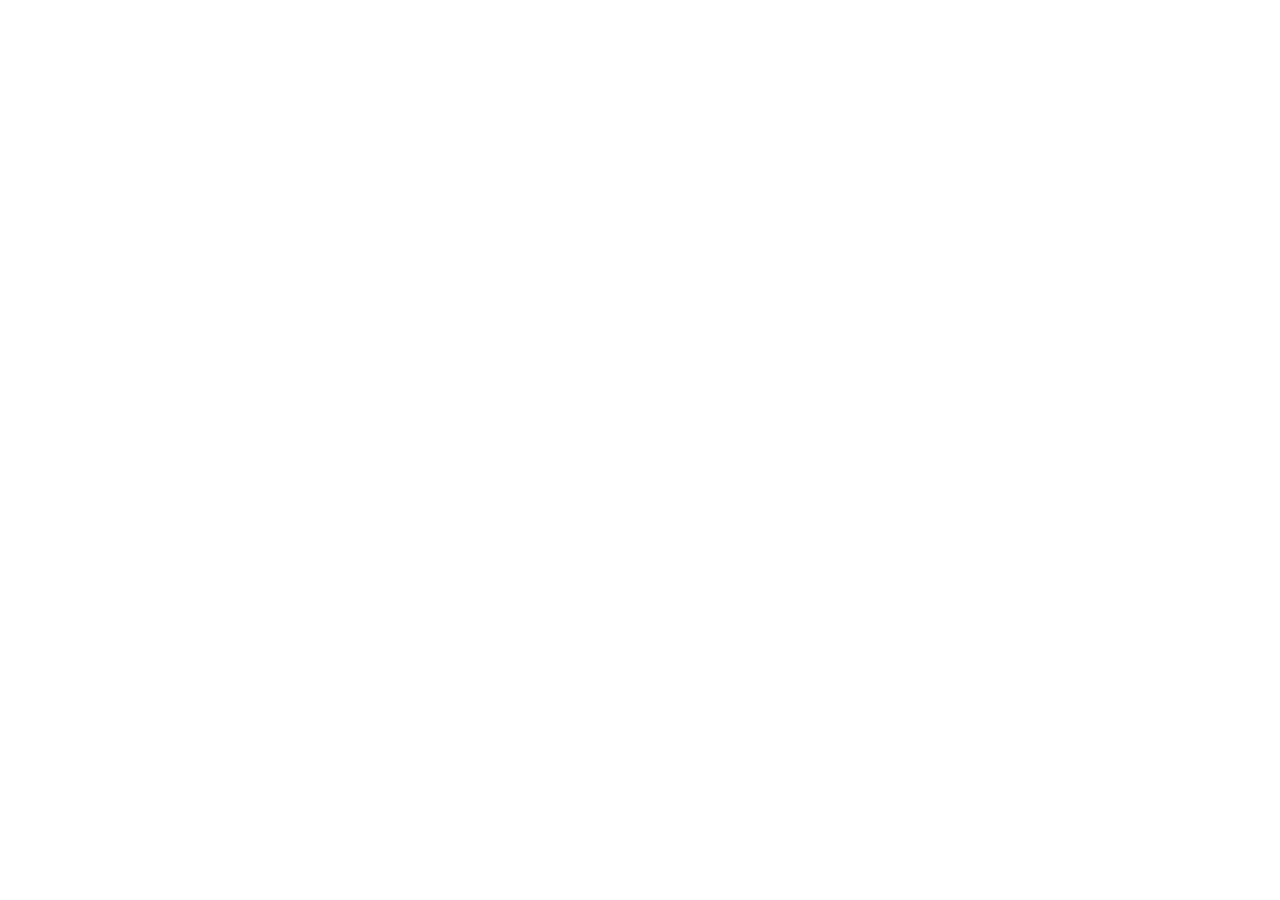
==== commit f8b8521f: "Built site for gh-pages" ====
--- a/index.html
+++ b/index.html
@@ -7,7 +7,7 @@
 <meta name="viewport" content="width=device-width, initial-scale=1.0, user-scalable=yes">
 
 
-<title>Census. – Census .</title>
+<title>index</title>
 <style>
 /* Default styles provided by pandoc.
 ** See https://pandoc.org/MANUAL.html#variables-for-html for config info.
@@ -30,7 +30,6 @@
 
 
 <script src="site_libs/quarto-nav/quarto-nav.js"></script>
-<script src="site_libs/quarto-nav/headroom.min.js"></script>
 <script src="site_libs/clipboard/clipboard.min.js"></script>
 <script src="site_libs/quarto-search/autocomplete.umd.js"></script>
 <script src="site_libs/quarto-search/fuse.min.js"></script>
@@ -47,11 +46,11 @@
 <link href="site_libs/bootstrap/bootstrap-icons.css" rel="stylesheet">
 <link href="site_libs/bootstrap/bootstrap-22ddd0bc8811bb05b22c9f1af5ad3da3.min.css" rel="stylesheet" append-hash="true" id="quarto-bootstrap" data-mode="light">
 <script id="quarto-search-options" type="application/json">{
-  "location": "navbar",
+  "location": "sidebar",
   "copy-button": false,
   "collapse-after": 3,
-  "panel-placement": "end",
-  "type": "overlay",
+  "panel-placement": "start",
+  "type": "textbox",
   "limit": 50,
   "keyboard-shortcut": [
     "f",
@@ -78,69 +77,22 @@
 <link rel="stylesheet" href="styles.css">
 </head>
 
-<body class="nav-fixed quarto-light">
+<body class="quarto-light">
 
 <div id="quarto-search-results"></div>
-  <header id="quarto-header" class="headroom fixed-top">
-    <nav class="navbar navbar-expand-lg " data-bs-theme="dark">
-      <div class="navbar-container container-fluid">
-      <div class="navbar-brand-container mx-auto">
-    <a class="navbar-brand" href="./index.html">
-    <span class="navbar-title">Census .</span>
-    </a>
-  </div>
-            <div id="quarto-search" class="" title="Search"></div>
-          <button class="navbar-toggler" type="button" data-bs-toggle="collapse" data-bs-target="#navbarCollapse" aria-controls="navbarCollapse" role="menu" aria-expanded="false" aria-label="Toggle navigation" onclick="if (window.quartoToggleHeadroom) { window.quartoToggleHeadroom(); }">
-  <span class="navbar-toggler-icon"></span>
-</button>
-          <div class="collapse navbar-collapse" id="navbarCollapse">
-            <ul class="navbar-nav navbar-nav-scroll me-auto">
-  <li class="nav-item">
-    <a class="nav-link active" href="./index.html" aria-current="page"> 
-<span class="menu-text">Home</span></a>
-  </li>  
-  <li class="nav-item">
-    <a class="nav-link" href="./about.html"> 
-<span class="menu-text">About</span></a>
-  </li>  
-</ul>
-          </div> <!-- /navcollapse -->
-            <div class="quarto-navbar-tools">
-</div>
-      </div> <!-- /container-fluid -->
-    </nav>
-</header>
 <!-- content -->
-<div id="quarto-content" class="quarto-container page-columns page-rows-contents page-layout-article page-navbar">
+<div id="quarto-content" class="quarto-container page-columns page-rows-contents page-layout-article">
 <!-- sidebar -->
 <!-- margin-sidebar -->
     <div id="quarto-margin-sidebar" class="sidebar margin-sidebar zindex-bottom">
         
     </div>
 <!-- main -->
-<main class="content" id="quarto-document-content">
-
-<header id="title-block-header" class="quarto-title-block default">
-<div class="quarto-title">
-<h1 class="title">Census.</h1>
-</div>
-
-
-
-<div class="quarto-title-meta">
-
-    
-  
-    
-  </div>
-  
-
-
-</header>
-
-
-<p>This is a Quarto website.</p>
-<p>To learn more about Quarto websites visit <a href="https://quarto.org/docs/websites" class="uri">https://quarto.org/docs/websites</a>.</p>
+<main class="content" id="quarto-document-content"><header id="title-block-header" class="quarto-title-block"></header>
+
+
+
+
 
 
 
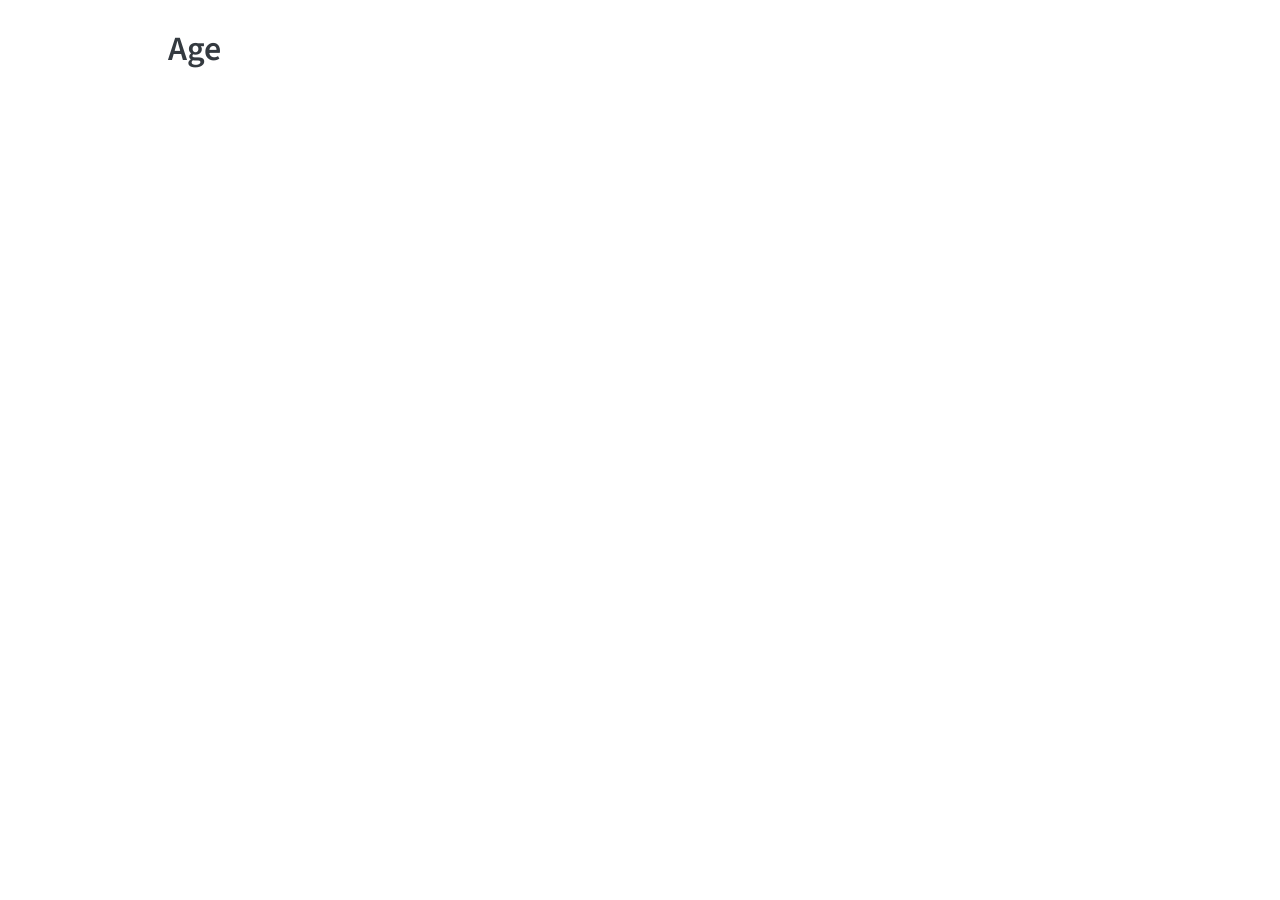
==== commit 06b4742e: "Built site for gh-pages" ====
--- a/index.html
+++ b/index.html
@@ -7,7 +7,7 @@
 <meta name="viewport" content="width=device-width, initial-scale=1.0, user-scalable=yes">
 
 
-<title>index</title>
+<title>Age</title>
 <style>
 /* Default styles provided by pandoc.
 ** See https://pandoc.org/MANUAL.html#variables-for-html for config info.
@@ -88,9 +88,25 @@
         
     </div>
 <!-- main -->
-<main class="content" id="quarto-document-content"><header id="title-block-header" class="quarto-title-block"></header>
-
-
+<main class="content" id="quarto-document-content">
+
+<header id="title-block-header" class="quarto-title-block default">
+<div class="quarto-title">
+<h1 class="title">Age</h1>
+</div>
+
+
+
+<div class="quarto-title-meta">
+
+    
+  
+    
+  </div>
+  
+
+
+</header>
 
 
 
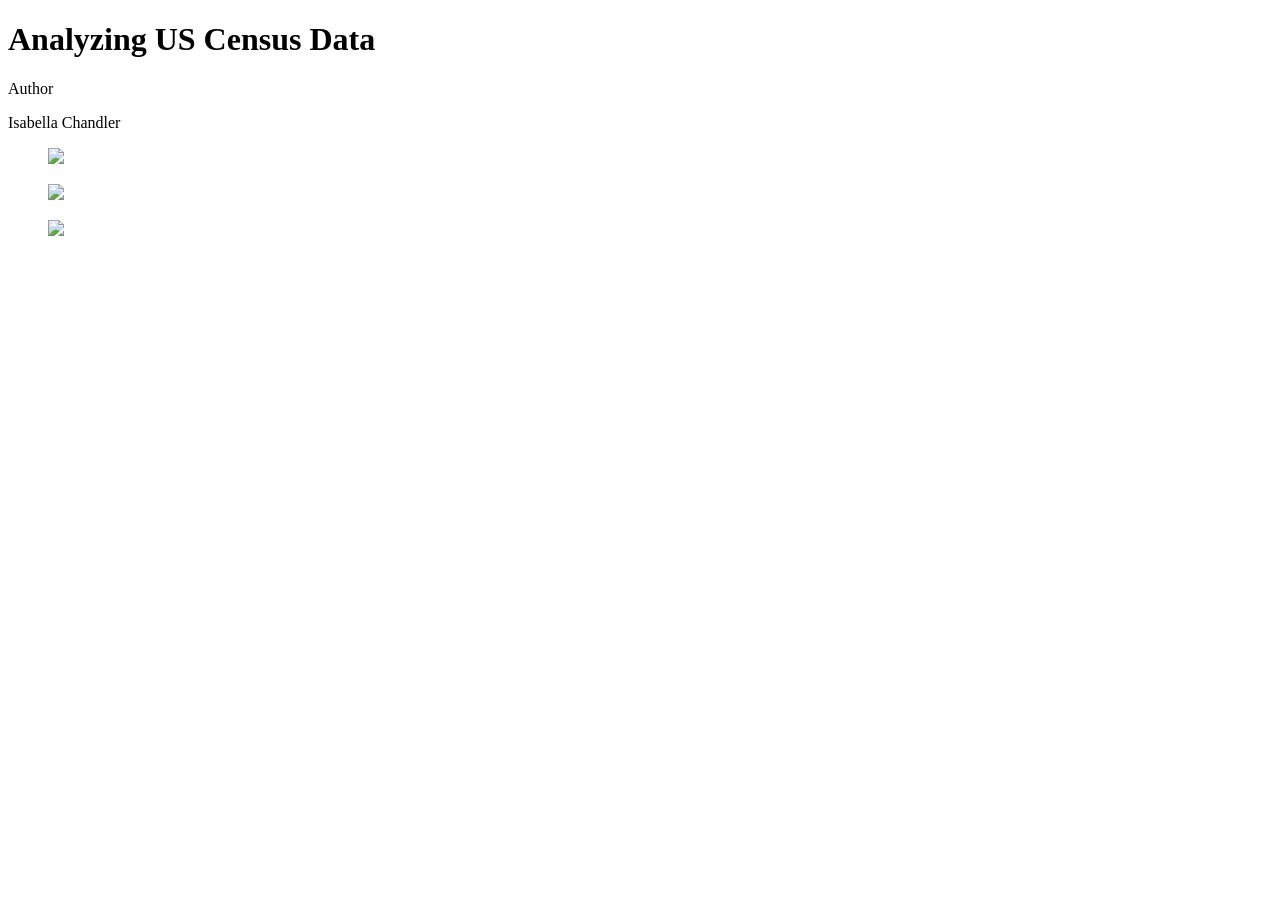
==== commit 5bf5206f: "Built site for gh-pages" ====
--- a/index.html
+++ b/index.html
@@ -6,8 +6,9 @@
 
 <meta name="viewport" content="width=device-width, initial-scale=1.0, user-scalable=yes">
 
-
-<title>Age</title>
+<meta name="author" content="Isabella Chandler">
+
+<title>Analyzing US Census Data</title>
 <style>
 /* Default styles provided by pandoc.
 ** See https://pandoc.org/MANUAL.html#variables-for-html for config info.
@@ -29,76 +30,42 @@
 </style>
 
 
-<script src="site_libs/quarto-nav/quarto-nav.js"></script>
-<script src="site_libs/clipboard/clipboard.min.js"></script>
-<script src="site_libs/quarto-search/autocomplete.umd.js"></script>
-<script src="site_libs/quarto-search/fuse.min.js"></script>
-<script src="site_libs/quarto-search/quarto-search.js"></script>
-<meta name="quarto:offset" content="./">
-<script src="site_libs/quarto-html/quarto.js" type="module"></script>
-<script src="site_libs/quarto-html/tabsets/tabsets.js" type="module"></script>
-<script src="site_libs/quarto-html/popper.min.js"></script>
-<script src="site_libs/quarto-html/tippy.umd.min.js"></script>
-<script src="site_libs/quarto-html/anchor.min.js"></script>
-<link href="site_libs/quarto-html/tippy.css" rel="stylesheet">
-<link href="site_libs/quarto-html/quarto-syntax-highlighting-bf27225e3a48a9273f3daa8f8e829971.css" rel="stylesheet" id="quarto-text-highlighting-styles">
-<script src="site_libs/bootstrap/bootstrap.min.js"></script>
-<link href="site_libs/bootstrap/bootstrap-icons.css" rel="stylesheet">
-<link href="site_libs/bootstrap/bootstrap-22ddd0bc8811bb05b22c9f1af5ad3da3.min.css" rel="stylesheet" append-hash="true" id="quarto-bootstrap" data-mode="light">
-<script id="quarto-search-options" type="application/json">{
-  "location": "sidebar",
-  "copy-button": false,
-  "collapse-after": 3,
-  "panel-placement": "start",
-  "type": "textbox",
-  "limit": 50,
-  "keyboard-shortcut": [
-    "f",
-    "/",
-    "s"
-  ],
-  "show-item-context": false,
-  "language": {
-    "search-no-results-text": "No results",
-    "search-matching-documents-text": "matching documents",
-    "search-copy-link-title": "Copy link to search",
-    "search-hide-matches-text": "Hide additional matches",
-    "search-more-match-text": "more match in this document",
-    "search-more-matches-text": "more matches in this document",
-    "search-clear-button-title": "Clear",
-    "search-text-placeholder": "",
-    "search-detached-cancel-button-title": "Cancel",
-    "search-submit-button-title": "Submit",
-    "search-label": "Search"
-  }
-}</script>
-
-
-<link rel="stylesheet" href="styles.css">
+<script src="analysis_files/libs/clipboard/clipboard.min.js"></script>
+<script src="analysis_files/libs/quarto-html/quarto.js" type="module"></script>
+<script src="analysis_files/libs/quarto-html/tabsets/tabsets.js" type="module"></script>
+<script src="analysis_files/libs/quarto-html/popper.min.js"></script>
+<script src="analysis_files/libs/quarto-html/tippy.umd.min.js"></script>
+<script src="analysis_files/libs/quarto-html/anchor.min.js"></script>
+<link href="analysis_files/libs/quarto-html/tippy.css" rel="stylesheet">
+<link href="analysis_files/libs/quarto-html/quarto-syntax-highlighting-bf27225e3a48a9273f3daa8f8e829971.css" rel="stylesheet" id="quarto-text-highlighting-styles">
+<script src="analysis_files/libs/bootstrap/bootstrap.min.js"></script>
+<link href="analysis_files/libs/bootstrap/bootstrap-icons.css" rel="stylesheet">
+<link href="analysis_files/libs/bootstrap/bootstrap-2d8e8d8c08cd9eb5ffb286a132dd36b7.min.css" rel="stylesheet" append-hash="true" id="quarto-bootstrap" data-mode="light">
+
+
 </head>
 
-<body class="quarto-light">
-
-<div id="quarto-search-results"></div>
-<!-- content -->
-<div id="quarto-content" class="quarto-container page-columns page-rows-contents page-layout-article">
-<!-- sidebar -->
-<!-- margin-sidebar -->
-    <div id="quarto-margin-sidebar" class="sidebar margin-sidebar zindex-bottom">
-        
-    </div>
-<!-- main -->
+<body class="fullcontent quarto-light">
+
+<div id="quarto-content" class="page-columns page-rows-contents page-layout-article">
+
 <main class="content" id="quarto-document-content">
 
 <header id="title-block-header" class="quarto-title-block default">
 <div class="quarto-title">
-<h1 class="title">Age</h1>
+<h1 class="title">Analyzing US Census Data</h1>
 </div>
 
 
 
 <div class="quarto-title-meta">
 
+    <div>
+    <div class="quarto-title-meta-heading">Author</div>
+    <div class="quarto-title-meta-contents">
+             <p>Isabella Chandler </p>
+          </div>
+  </div>
     
   
     
@@ -109,10 +76,36 @@
 </header>
 
 
-
-
-
-</main> <!-- /main -->
+<div class="cell">
+<div class="cell-output-display">
+<div>
+<figure class="figure">
+<p><img src="analysis_files/figure-html/unnamed-chunk-5-1.png" class="img-fluid figure-img" width="672"></p>
+</figure>
+</div>
+</div>
+</div>
+<div class="cell">
+<div class="cell-output-display">
+<div>
+<figure class="figure">
+<p><img src="analysis_files/figure-html/unnamed-chunk-6-1.png" class="img-fluid figure-img" width="672"></p>
+</figure>
+</div>
+</div>
+</div>
+<div class="cell">
+<div class="cell-output-display">
+<div>
+<figure class="figure">
+<p><img src="analysis_files/figure-html/unnamed-chunk-7-1.png" class="img-fluid figure-img" width="672"></p>
+</figure>
+</div>
+</div>
+</div>
+
+</main>
+<!-- /main column -->
 <script id="quarto-html-after-body" type="application/javascript">
   window.document.addEventListener("DOMContentLoaded", function (event) {
     const icon = "";
@@ -186,7 +179,7 @@
     }
       var localhostRegex = new RegExp(/^(?:http|https):\/\/localhost\:?[0-9]*\//);
       var mailtoRegex = new RegExp(/^mailto:/);
-        var filterRegex = new RegExp("https:\/\/ichandler30-source\.github\.io\/census\/");
+        var filterRegex = new RegExp('/' + window.location.host + '/');
       var isInternal = (href) => {
           return filterRegex.test(href) || localhostRegex.test(href) || mailtoRegex.test(href);
       }
--- a/analysis_files/libs/quarto-html/tippy.css
+++ b/analysis_files/libs/quarto-html/tippy.css
@@ -0,0 +1 @@
+.tippy-box[data-animation=fade][data-state=hidden]{opacity:0}[data-tippy-root]{max-width:calc(100vw - 10px)}.tippy-box{position:relative;background-color:#333;color:#fff;border-radius:4px;font-size:14px;line-height:1.4;white-space:normal;outline:0;transition-property:transform,visibility,opacity}.tippy-box[data-placement^=top]>.tippy-arrow{bottom:0}.tippy-box[data-placement^=top]>.tippy-arrow:before{bottom:-7px;left:0;border-width:8px 8px 0;border-top-color:initial;transform-origin:center top}.tippy-box[data-placement^=bottom]>.tippy-arrow{top:0}.tippy-box[data-placement^=bottom]>.tippy-arrow:before{top:-7px;left:0;border-width:0 8px 8px;border-bottom-color:initial;transform-origin:center bottom}.tippy-box[data-placement^=left]>.tippy-arrow{right:0}.tippy-box[data-placement^=left]>.tippy-arrow:before{border-width:8px 0 8px 8px;border-left-color:initial;right:-7px;transform-origin:center left}.tippy-box[data-placement^=right]>.tippy-arrow{left:0}.tippy-box[data-placement^=right]>.tippy-arrow:before{left:-7px;border-width:8px 8px 8px 0;border-right-color:initial;transform-origin:center right}.tippy-box[data-inertia][data-state=visible]{transition-timing-function:cubic-bezier(.54,1.5,.38,1.11)}.tippy-arrow{width:16px;height:16px;color:#333}.tippy-arrow:before{content:"";position:absolute;border-color:transparent;border-style:solid}.tippy-content{position:relative;padding:5px 9px;z-index:1}
--- a/analysis_files/libs/quarto-html/quarto-syntax-highlighting-bf27225e3a48a9273f3daa8f8e829971.css
+++ b/analysis_files/libs/quarto-html/quarto-syntax-highlighting-bf27225e3a48a9273f3daa8f8e829971.css
@@ -0,0 +1,236 @@
+/* quarto syntax highlight colors */
+:root {
+  --quarto-hl-ot-color: #003B4F;
+  --quarto-hl-at-color: #657422;
+  --quarto-hl-ss-color: #20794D;
+  --quarto-hl-an-color: #5E5E5E;
+  --quarto-hl-fu-color: #4758AB;
+  --quarto-hl-st-color: #20794D;
+  --quarto-hl-cf-color: #003B4F;
+  --quarto-hl-op-color: #5E5E5E;
+  --quarto-hl-er-color: #AD0000;
+  --quarto-hl-bn-color: #AD0000;
+  --quarto-hl-al-color: #AD0000;
+  --quarto-hl-va-color: #111111;
+  --quarto-hl-bu-color: inherit;
+  --quarto-hl-ex-color: inherit;
+  --quarto-hl-pp-color: #AD0000;
+  --quarto-hl-in-color: #5E5E5E;
+  --quarto-hl-vs-color: #20794D;
+  --quarto-hl-wa-color: #5E5E5E;
+  --quarto-hl-do-color: #5E5E5E;
+  --quarto-hl-im-color: #00769E;
+  --quarto-hl-ch-color: #20794D;
+  --quarto-hl-dt-color: #AD0000;
+  --quarto-hl-fl-color: #AD0000;
+  --quarto-hl-co-color: #5E5E5E;
+  --quarto-hl-cv-color: #5E5E5E;
+  --quarto-hl-cn-color: #8f5902;
+  --quarto-hl-sc-color: #5E5E5E;
+  --quarto-hl-dv-color: #AD0000;
+  --quarto-hl-kw-color: #003B4F;
+}
+
+/* other quarto variables */
+:root {
+  --quarto-font-monospace: SFMono-Regular, Menlo, Monaco, Consolas, "Liberation Mono", "Courier New", monospace;
+}
+
+/* syntax highlight based on Pandoc's rules */
+pre > code.sourceCode > span {
+  color: #003B4F;
+}
+
+code.sourceCode > span {
+  color: #003B4F;
+}
+
+div.sourceCode,
+div.sourceCode pre.sourceCode {
+  color: #003B4F;
+}
+
+/* Normal */
+code span {
+  color: #003B4F;
+}
+
+/* Alert */
+code span.al {
+  color: #AD0000;
+  font-style: inherit;
+}
+
+/* Annotation */
+code span.an {
+  color: #5E5E5E;
+  font-style: inherit;
+}
+
+/* Attribute */
+code span.at {
+  color: #657422;
+  font-style: inherit;
+}
+
+/* BaseN */
+code span.bn {
+  color: #AD0000;
+  font-style: inherit;
+}
+
+/* BuiltIn */
+code span.bu {
+  font-style: inherit;
+}
+
+/* ControlFlow */
+code span.cf {
+  color: #003B4F;
+  font-weight: bold;
+  font-style: inherit;
+}
+
+/* Char */
+code span.ch {
+  color: #20794D;
+  font-style: inherit;
+}
+
+/* Constant */
+code span.cn {
+  color: #8f5902;
+  font-style: inherit;
+}
+
+/* Comment */
+code span.co {
+  color: #5E5E5E;
+  font-style: inherit;
+}
+
+/* CommentVar */
+code span.cv {
+  color: #5E5E5E;
+  font-style: italic;
+}
+
+/* Documentation */
+code span.do {
+  color: #5E5E5E;
+  font-style: italic;
+}
+
+/* DataType */
+code span.dt {
+  color: #AD0000;
+  font-style: inherit;
+}
+
+/* DecVal */
+code span.dv {
+  color: #AD0000;
+  font-style: inherit;
+}
+
+/* Error */
+code span.er {
+  color: #AD0000;
+  font-style: inherit;
+}
+
+/* Extension */
+code span.ex {
+  font-style: inherit;
+}
+
+/* Float */
+code span.fl {
+  color: #AD0000;
+  font-style: inherit;
+}
+
+/* Function */
+code span.fu {
+  color: #4758AB;
+  font-style: inherit;
+}
+
+/* Import */
+code span.im {
+  color: #00769E;
+  font-style: inherit;
+}
+
+/* Information */
+code span.in {
+  color: #5E5E5E;
+  font-style: inherit;
+}
+
+/* Keyword */
+code span.kw {
+  color: #003B4F;
+  font-weight: bold;
+  font-style: inherit;
+}
+
+/* Operator */
+code span.op {
+  color: #5E5E5E;
+  font-style: inherit;
+}
+
+/* Other */
+code span.ot {
+  color: #003B4F;
+  font-style: inherit;
+}
+
+/* Preprocessor */
+code span.pp {
+  color: #AD0000;
+  font-style: inherit;
+}
+
+/* SpecialChar */
+code span.sc {
+  color: #5E5E5E;
+  font-style: inherit;
+}
+
+/* SpecialString */
+code span.ss {
+  color: #20794D;
+  font-style: inherit;
+}
+
+/* String */
+code span.st {
+  color: #20794D;
+  font-style: inherit;
+}
+
+/* Variable */
+code span.va {
+  color: #111111;
+  font-style: inherit;
+}
+
+/* VerbatimString */
+code span.vs {
+  color: #20794D;
+  font-style: inherit;
+}
+
+/* Warning */
+code span.wa {
+  color: #5E5E5E;
+  font-style: italic;
+}
+
+.prevent-inlining {
+  content: "</";
+}
+
+/*# sourceMappingURL=8be38f48d34c45af72792cbd699585e7.css.map */
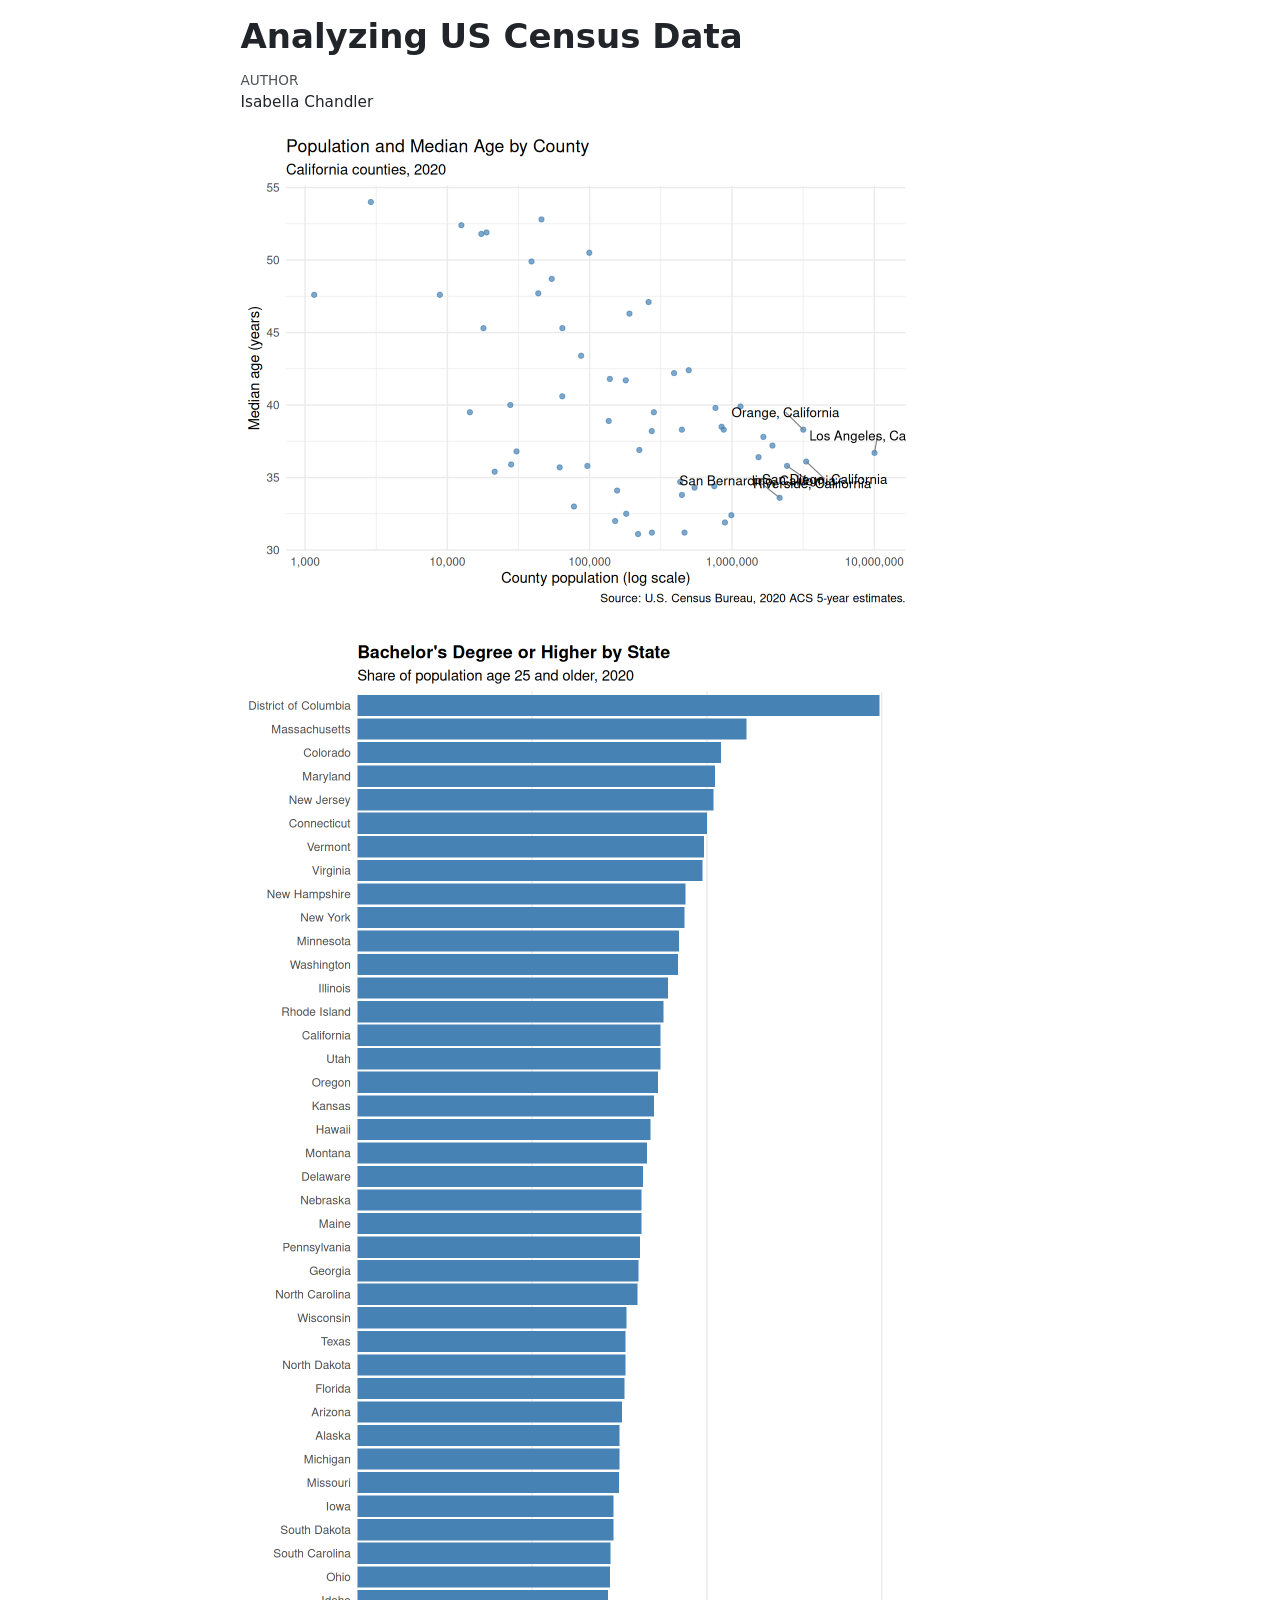
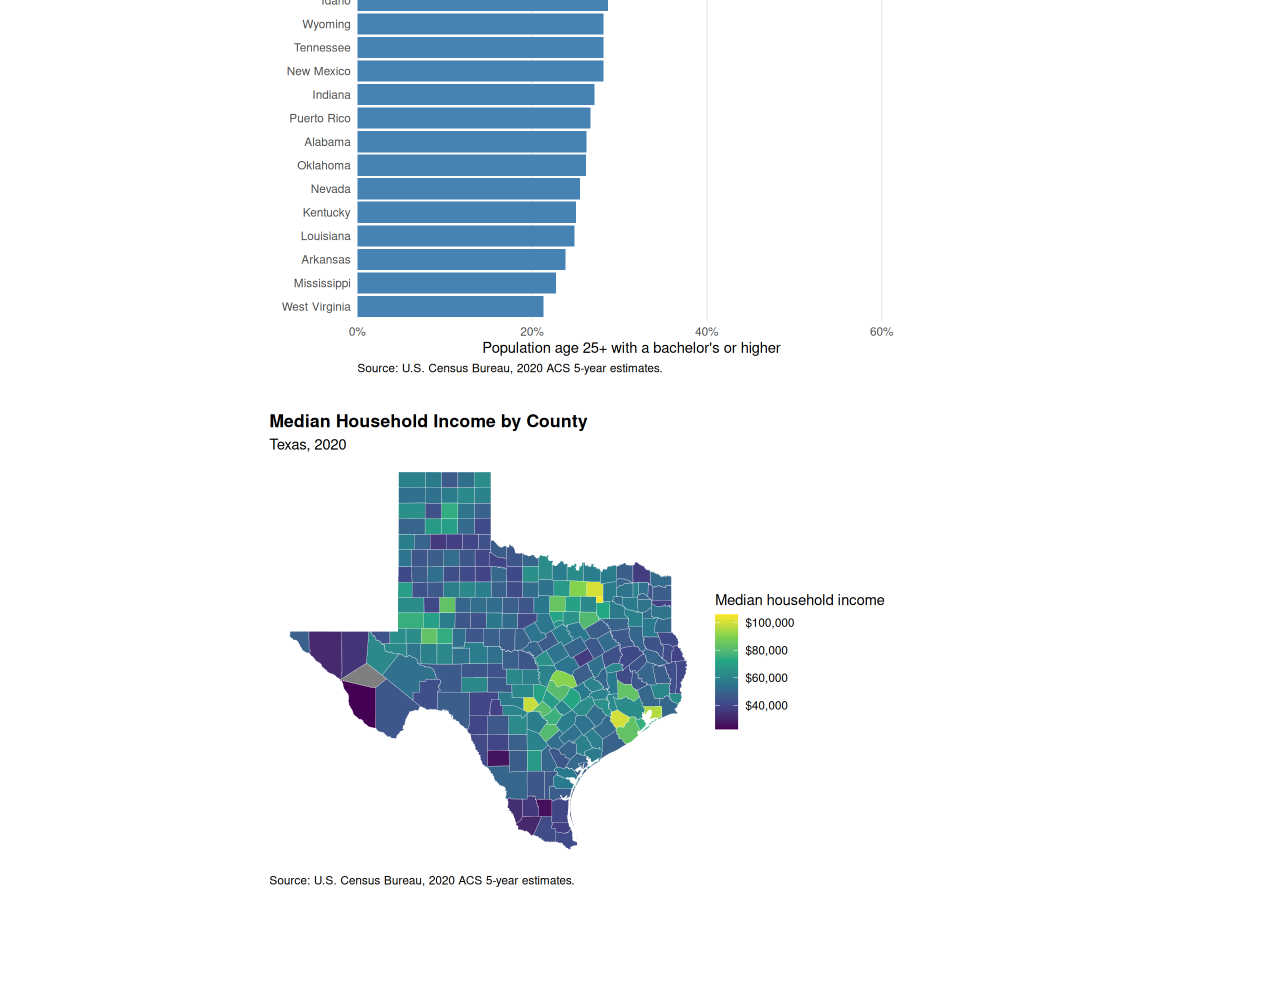
==== commit 5864838f: "Built site for gh-pages" ====
--- a/index.html
+++ b/index.html
@@ -40,7 +40,7 @@
 <link href="analysis_files/libs/quarto-html/quarto-syntax-highlighting-bf27225e3a48a9273f3daa8f8e829971.css" rel="stylesheet" id="quarto-text-highlighting-styles">
 <script src="analysis_files/libs/bootstrap/bootstrap.min.js"></script>
 <link href="analysis_files/libs/bootstrap/bootstrap-icons.css" rel="stylesheet">
-<link href="analysis_files/libs/bootstrap/bootstrap-2d8e8d8c08cd9eb5ffb286a132dd36b7.min.css" rel="stylesheet" append-hash="true" id="quarto-bootstrap" data-mode="light">
+<link href="analysis_files/libs/bootstrap/bootstrap-599778174d9dd6ce730efbedad0fe166.min.css" rel="stylesheet" append-hash="true" id="quarto-bootstrap" data-mode="light">
 
 
 </head>
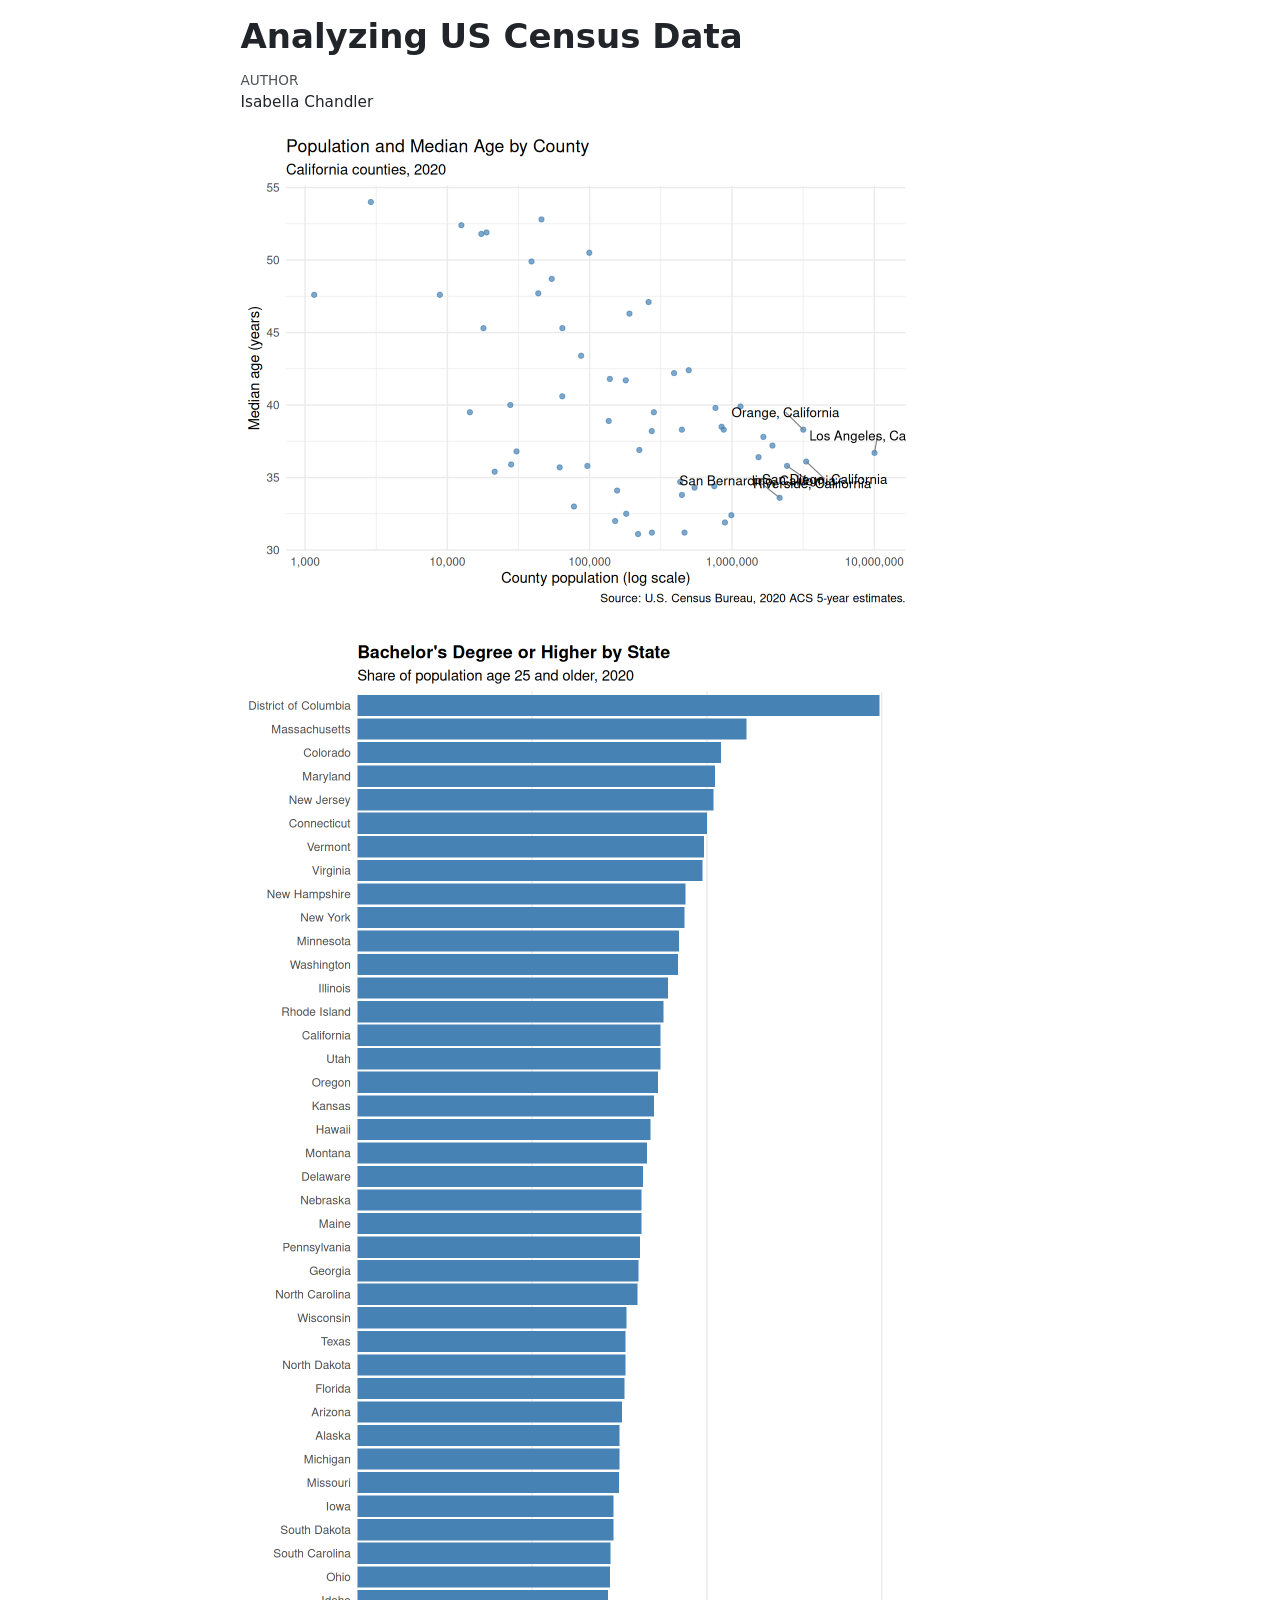
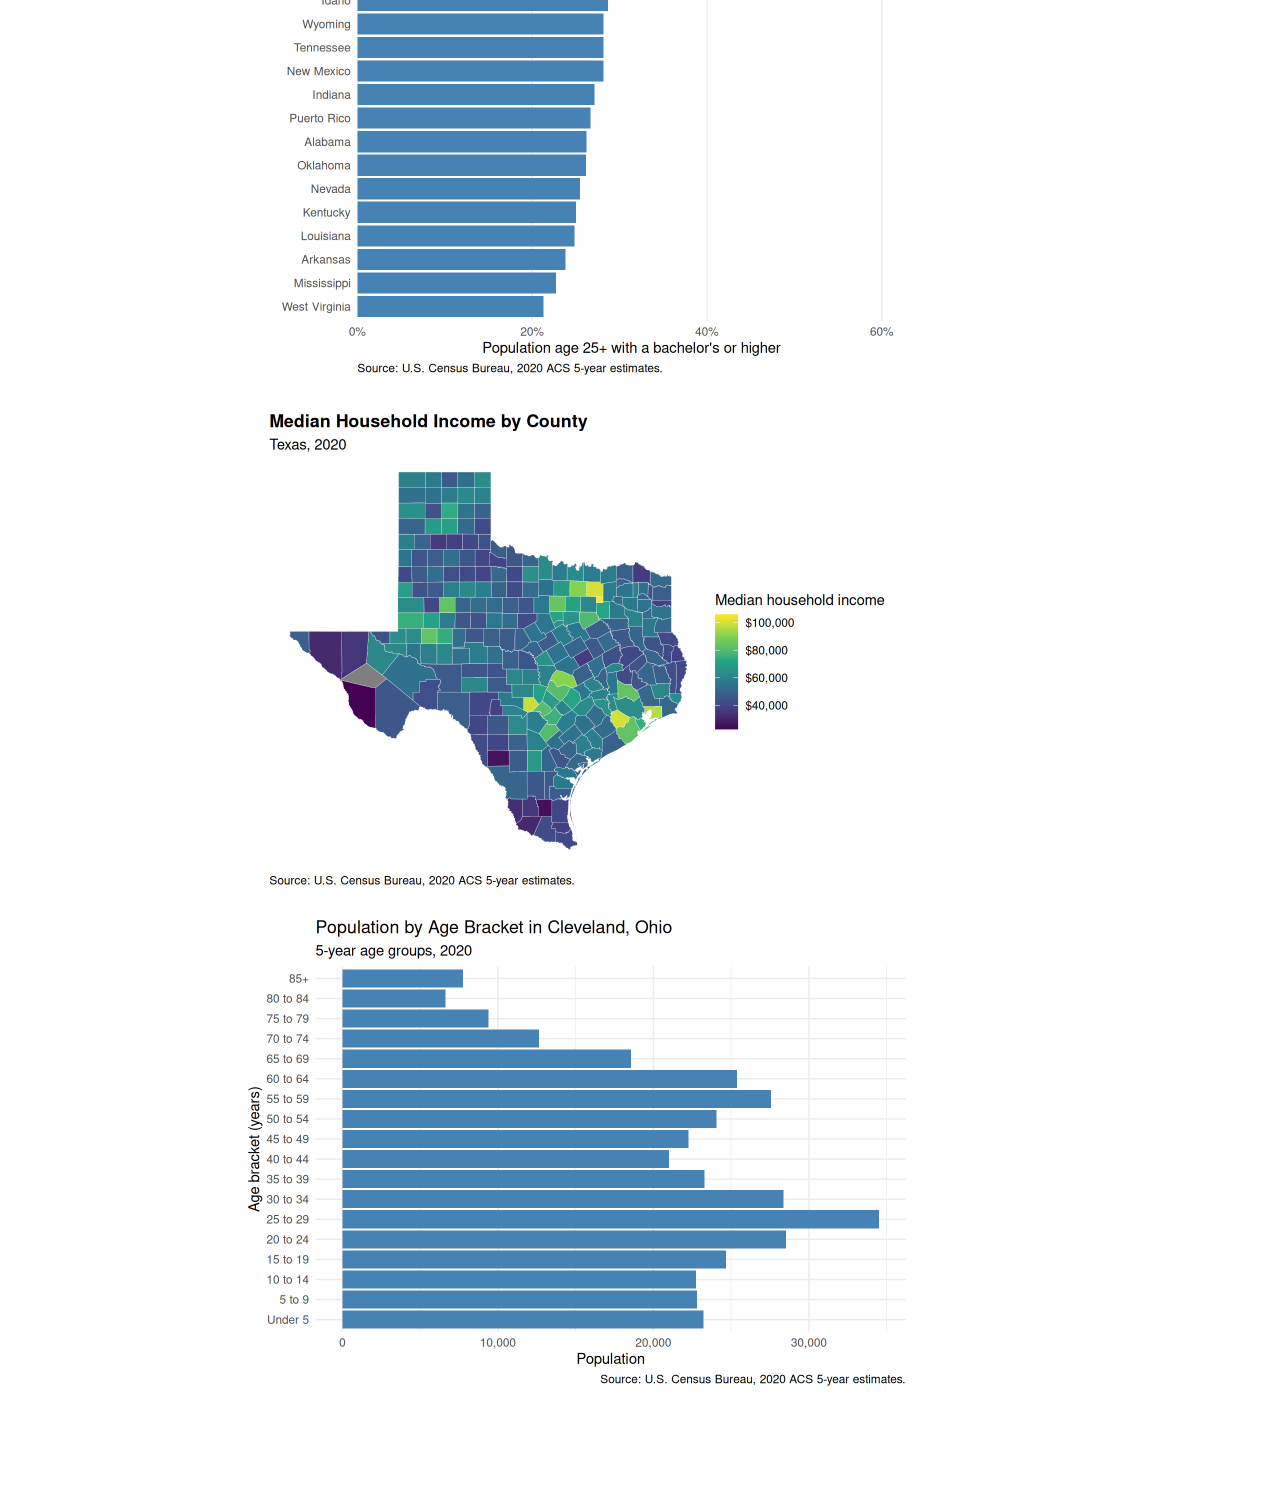
==== commit c558fc6d: "Built site for gh-pages" ====
--- a/index.html
+++ b/index.html
@@ -99,6 +99,15 @@
 <div>
 <figure class="figure">
 <p><img src="analysis_files/figure-html/unnamed-chunk-7-1.png" class="img-fluid figure-img" width="672"></p>
+</figure>
+</div>
+</div>
+</div>
+<div class="cell">
+<div class="cell-output-display">
+<div>
+<figure class="figure">
+<p><img src="analysis_files/figure-html/unnamed-chunk-8-1.png" class="img-fluid figure-img" width="672"></p>
 </figure>
 </div>
 </div>
